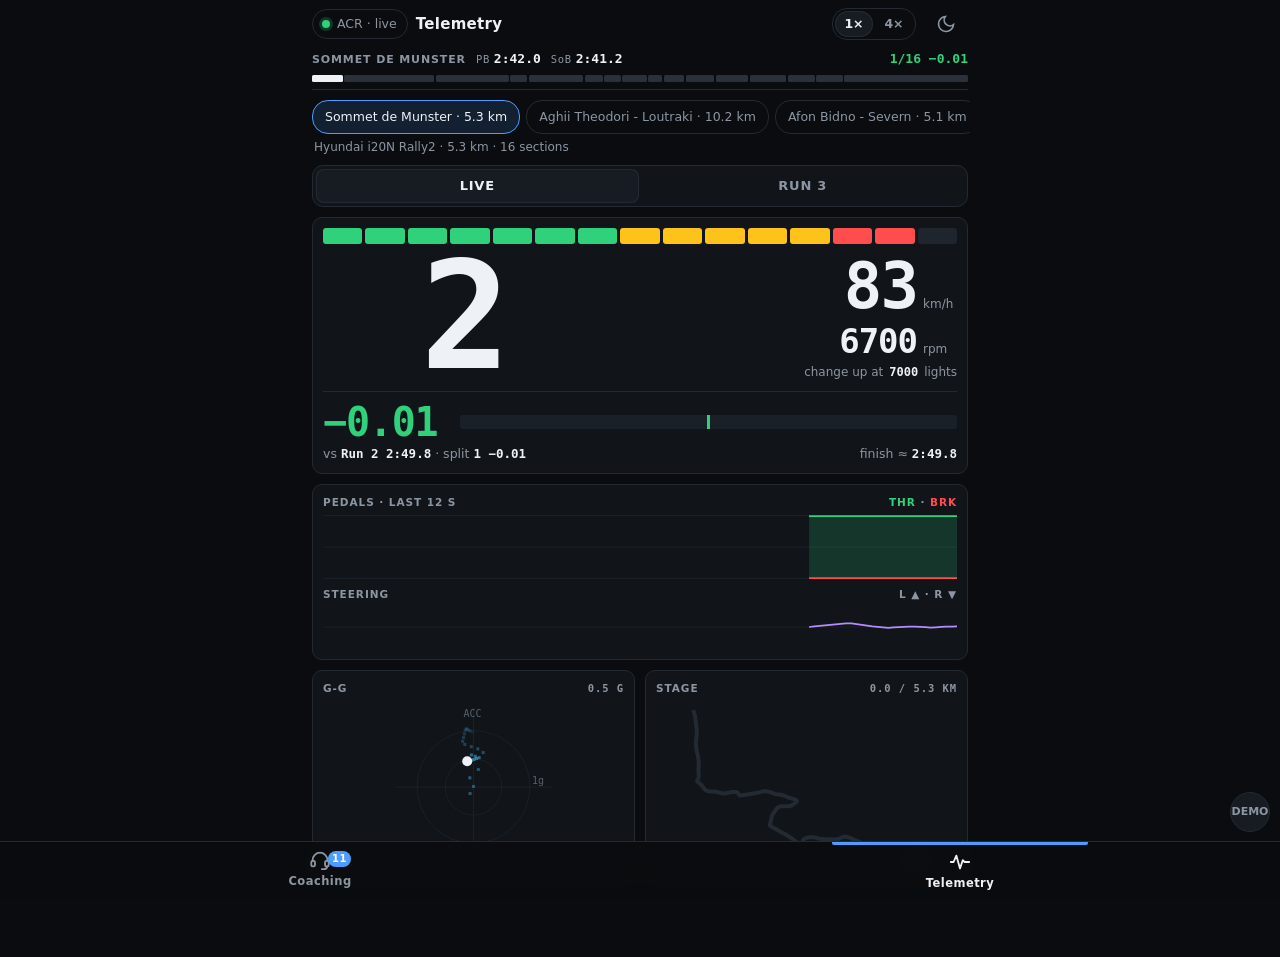
==== index.html @ ead12927 "Oversteer coaching demo: real runs, current code Co-Authored-By: Claude Sonnet 5.5 <noreply@anthropi" ====
<!DOCTYPE html>
<html lang="en" data-theme="dark">
<head>
<meta charset="utf-8">
<meta name="viewport" content="width=device-width, initial-scale=1, viewport-fit=cover">
<meta name="theme-color" content="#0a0c0f">
<title>Countersteer · Real Runs</title>
<!--
  Countersteer, Real Runs: the telemetry page (Live and Run views, splits row, Coaching) playing real Assetto Corsa
  Rally runs recorded by Oversteer. The numbers are in data.js (built by build.py from Oversteer's own readers:
  coach_context sections and grid times, the coach's tips). Self-contained: inline CSS and JS, nothing fetched.
  Add #autoplay for a kiosk loop (#autoplay&speed=1 starts at 1x); #run, #coaching and &s=N (stage) also work.
-->
<style>
:root {
  --bg: #0a0c0f; --panel: #11151a; --raised: #171c22; --line: #232a33; --grid: #1a2028;
  --text: #eef2f6; --dim: #8c96a3; --faint: #56606c; --accent: #4c9dff;
  --speed: #4cc3ff; --thr: #2fd27a; --brk: #ff4d4d; --steer: #b58cff; --rpm: #ffb020; --gear: #e8edf2;
  --ref: #8c96a3; --slower: #ff5a4e; --faster: #2fd27a; --neutral: #3a424d;
  --ls-ahead-gain: #29cc54; --ls-ahead-lose: #70cc89; --ls-behind-gain: #cc7870; --ls-behind-lose: #cc3729;
  --ls-gold: #d8af1f; --ls-none: #2a313a;
  --led-off: #1f252d; --led-g: #2fd27a; --led-y: #ffc21a; --led-r: #ff4d4d; --led-b: #4c9dff;
  --warn: #ffb020; --bad: #ff4d4d; --good: #2fd27a;
  --mono: ui-monospace, "JetBrains Mono", "SF Mono", "Cascadia Mono", "Roboto Mono", Menlo, Consolas, "DejaVu Sans Mono", monospace;
  --sans: system-ui, -apple-system, "Segoe UI", Roboto, Cantarell, sans-serif;
  --top-h: 48px; --nav-h: 58px;
  color-scheme: dark;
}
:root[data-theme="light"] {
  --bg: #eef0f3; --panel: #ffffff; --raised: #f5f6f8; --line: #d5dae1; --grid: #e6e9ee;
  --text: #0e1116; --dim: #566170; --faint: #8a94a1; --accent: #1f6fd6;
  --speed: #0a74b8; --thr: #128a47; --brk: #d42a2a; --steer: #7446d0; --rpm: #b06d00; --gear: #1b2129;
  --ref: #8a94a1; --slower: #d42a2a; --faster: #128a47; --neutral: #c9cfd7;
  --ls-ahead-gain: #138a37; --ls-ahead-lose: #4fa86a; --ls-behind-gain: #c06a62; --ls-behind-lose: #b52a1d;
  --ls-gold: #a8840f; --ls-none: #dde1e7;
  --led-off: #dde1e7; --led-g: #128a47; --led-y: #c99300; --led-r: #d42a2a; --led-b: #1f6fd6;
  color-scheme: light;
}
* { box-sizing: border-box; }
html { -webkit-text-size-adjust: 100%; text-size-adjust: 100%; }
body { margin: 0; background: var(--bg); color: var(--text); font: 15px/1.35 var(--sans); overflow-x: hidden;
  -webkit-tap-highlight-color: transparent; }
button { font: inherit; color: inherit; background: none; border: 0; padding: 0; cursor: pointer; }
.num, .mono { font-family: var(--mono); font-variant-numeric: tabular-nums slashed-zero; }
.lbl { font-size: 10.5px; letter-spacing: .09em; text-transform: uppercase; color: var(--dim); font-weight: 600; }

/* -- top bar: connection, sub-tab title, keep-awake -- */
.top { position: sticky; top: 0; z-index: 5; background: var(--bg);
  padding: env(safe-area-inset-top) max(12px, env(safe-area-inset-right)) 0 max(12px, env(safe-area-inset-left)); }
.top-row { height: var(--top-h); display: flex; align-items: center; gap: 8px; }
.conn { display: flex; align-items: center; gap: 7px; height: 30px; padding: 0 10px 0 9px; border: 1px solid var(--line);
  border-radius: 15px; font-size: 12.5px; color: var(--dim); white-space: nowrap; min-width: 0; }
.conn .dot { width: 8px; height: 8px; border-radius: 50%; background: var(--good); flex: none; box-shadow: 0 0 0 3px color-mix(in srgb, var(--good) 22%, transparent); }
.conn.stale .dot { background: var(--warn); box-shadow: 0 0 0 3px color-mix(in srgb, var(--warn) 22%, transparent); }
.conn.down .dot { background: var(--bad); box-shadow: 0 0 0 3px color-mix(in srgb, var(--bad) 22%, transparent); }
.conn.idle .dot { background: var(--faint); box-shadow: none; }
.title { font-weight: 700; font-size: 15px; letter-spacing: .02em; margin-right: auto; }
.icon-btn { width: 44px; height: 44px; display: grid; place-items: center; border-radius: 12px; color: var(--dim); flex: none; }
.icon-btn:active { background: var(--raised); }
.icon-btn svg { width: 20px; height: 20px; }
.wake.on { color: var(--good); }

/* -- splits row: one line of numbers and a ribbon, 40 px -- */
.splits { display: block; width: 100%; text-align: left; padding: 2px 0 7px; border-bottom: 1px solid var(--line); }
.splits .l1 { display: flex; align-items: baseline; gap: 10px; height: 22px; white-space: nowrap; overflow: hidden; }
.splits .stg { font-size: 11px; letter-spacing: .08em; text-transform: uppercase; color: var(--dim); font-weight: 700;
  overflow: hidden; text-overflow: ellipsis; min-width: 0; flex: 0 1 auto; }
.splits .kv { font-size: 13px; flex: none; }
.splits .kv b { font-weight: 600; } .splits .kv i { font-style: normal; color: var(--dim); font-size: 10.5px; letter-spacing: .06em; margin-right: 4px; }
.splits .now { margin-left: auto; font-weight: 700; }
.ribbon { display: flex; gap: 1.5px; height: 7px; margin-top: 3px; }
.ribbon i { flex: 1 1 0; border-radius: 1.5px; background: var(--ls-none); min-width: 0; }
.ribbon i.cur { background: var(--text); animation: pulse 1s ease-in-out infinite; }
@keyframes pulse { 50% { opacity: .35; } }
.sheet { display: none; padding: 6px 0 10px; border-bottom: 1px solid var(--line); max-height: 60vh; overflow: auto; }
.sheet.open { display: block; }

/* -- the page -- */
main { padding: 0 max(12px, env(safe-area-inset-right)) calc(var(--nav-h) + env(safe-area-inset-bottom) + 16px) max(12px, env(safe-area-inset-left)); }
.seg { display: grid; grid-template-columns: 1fr 1fr; gap: 3px; padding: 3px; background: var(--panel); border: 1px solid var(--line);
  border-radius: 11px; margin: 10px 0; }
.seg button { height: 34px; border-radius: 8px; font-size: 13px; font-weight: 600; letter-spacing: .06em; color: var(--dim); }
.seg button[aria-selected="true"] { background: var(--raised); color: var(--text); box-shadow: inset 0 0 0 1px var(--line); }
.panel { background: var(--panel); border: 1px solid var(--line); border-radius: 10px; padding: 10px; margin-bottom: 10px; min-width: 0; }
.panel-h { display: flex; align-items: baseline; justify-content: space-between; gap: 8px; margin-bottom: 6px; }
.view { display: none; } .view.on { display: block; animation: fade .14s ease-out; }
@keyframes fade { from { opacity: .3; } }

/* -- live dash -- */
.leds { display: grid; grid-template-columns: repeat(15, 1fr); gap: 3px; height: 16px; margin-bottom: 8px; }
.leds i { border-radius: 3px; background: var(--led-off); }
.leds i.g { background: var(--led-g); } .leds i.y { background: var(--led-y); } .leds i.r { background: var(--led-r); }
.leds.flash i { background: var(--led-b); animation: blink .2s steps(2) infinite; }
@keyframes blink { 50% { background: var(--led-off); } }
.dash { display: grid; grid-template-columns: minmax(0, 1fr) minmax(0, 1.25fr); gap: 0 12px; align-items: center; }
.gear { font: 800 clamp(104px, 31vw, 150px)/.86 var(--mono); text-align: center; letter-spacing: -.06em; }
.gear.hot { color: var(--led-r); }
.readouts { display: grid; gap: 6px; }
.big { display: flex; align-items: baseline; justify-content: flex-end; gap: 6px; }
.big b { font: 700 clamp(46px, 14vw, 64px)/1 var(--mono); letter-spacing: -.03em; }
.big span { color: var(--dim); font-size: 12px; width: 34px; }
.mid b { font-size: clamp(26px, 8vw, 34px); font-weight: 600; }
.shiftat { display: flex; justify-content: flex-end; gap: 6px; font-size: 12px; color: var(--dim); }
.shiftat b { color: var(--text); font-weight: 600; }
.delta { display: grid; grid-template-columns: auto 1fr; gap: 4px 12px; align-items: center; margin-top: 10px; padding-top: 10px; border-top: 1px solid var(--line); }
.delta .dv { font: 700 40px/1 var(--mono); letter-spacing: -.03em; min-width: 5.2ch; }
.dbar { position: relative; height: 14px; background: var(--grid); border-radius: 3px; overflow: hidden; }
.dbar::after { content: ""; position: absolute; left: 50%; top: -2px; bottom: -2px; width: 1.5px; background: var(--dim); }
.dbar i { position: absolute; top: 0; bottom: 0; }
.dmeta { grid-column: 1 / -1; display: flex; justify-content: space-between; gap: 8px; font-size: 12.5px; color: var(--dim); white-space: nowrap; }
.dmeta b { color: var(--text); font-weight: 600; }
.pos-slower { color: var(--slower); } .pos-faster { color: var(--faster); }
canvas { display: block; width: 100%; touch-action: pan-y; }
.duo { display: grid; grid-template-columns: minmax(0, 1fr) minmax(0, 1fr); gap: 10px; }
.duo .panel { margin-bottom: 0; }
.progress { display: flex; justify-content: space-between; font-size: 12px; color: var(--dim); margin-top: 6px; }
.dimmed { opacity: .38; filter: saturate(.4); transition: opacity .3s; }
.banner { display: none; align-items: center; gap: 10px; padding: 9px 11px; border-radius: 10px; margin-bottom: 10px; font-size: 13.5px;
  border: 1px solid color-mix(in srgb, var(--warn) 45%, transparent); background: color-mix(in srgb, var(--warn) 10%, transparent); }
.banner.show { display: flex; }
.banner.bad { border-color: color-mix(in srgb, var(--bad) 50%, transparent); background: color-mix(in srgb, var(--bad) 10%, transparent); }
.banner b { font-weight: 700; }
.done { display: none; }
.done.show { display: block; }
.done .t { font: 700 30px/1.1 var(--mono); }
.btn { display: inline-flex; align-items: center; justify-content: center; min-height: 44px; padding: 0 16px; border-radius: 10px;
  background: var(--accent); color: #fff; font-weight: 600; font-size: 14px; }
.btn.ghost { background: transparent; color: var(--text); border: 1px solid var(--line); }

/* -- run analysis -- */
.runhead { display: grid; grid-template-columns: 1fr auto; gap: 2px 10px; align-items: baseline; }
.runhead .t { font: 700 24px/1.1 var(--mono); }
.runhead .d { font: 700 20px/1.1 var(--mono); text-align: right; }
.runhead .s { font-size: 12.5px; color: var(--dim); }
.chips { display: flex; gap: 6px; overflow-x: auto; scrollbar-width: none; margin: 8px -2px 0; padding: 0 2px; }
.chips::-webkit-scrollbar { display: none; }
.chip { flex: none; height: 32px; padding: 0 12px; border-radius: 16px; border: 1px solid var(--line); font-size: 12.5px; color: var(--dim); white-space: nowrap; }
.chip[aria-pressed="true"] { color: var(--text); border-color: var(--accent); background: color-mix(in srgb, var(--accent) 14%, transparent); }
.readout { position: sticky; top: calc(var(--top-h) + 41px + env(safe-area-inset-top)); z-index: 3; background: var(--panel);
  border: 1px solid var(--line); border-radius: 10px 10px 0 0; border-bottom: 0; padding: 8px 10px 6px; margin-top: 10px; }
.readout .where { display: flex; justify-content: space-between; gap: 8px; font-size: 12.5px; }
.readout .where b { font-weight: 700; }
.rgrid { display: grid; grid-template-columns: repeat(3, minmax(0, 1fr)); gap: 4px 10px; margin-top: 6px; }
.rgrid div { display: flex; justify-content: space-between; gap: 4px; font-size: 12.5px; min-width: 0; }
.rgrid div span:first-child { color: var(--dim); font-size: 10.5px; letter-spacing: .06em; text-transform: uppercase; font-weight: 600; }
.rgrid .sw { display: inline-block; width: 8px; height: 2px; vertical-align: 3px; margin-right: 4px; }
.strips { background: var(--panel); border: 1px solid var(--line); border-top: 0; border-radius: 0 0 10px 10px; padding: 0 0 6px; margin-bottom: 10px; }
.zoom { display: flex; align-items: center; gap: 6px; padding: 6px 8px 0; }
.zoom .chip { height: 36px; min-width: 44px; }
.zoom .zname { flex: 1; text-align: center; font-size: 12.5px; color: var(--dim); white-space: nowrap; overflow: hidden; text-overflow: ellipsis; }
.legend { display: flex; flex-wrap: wrap; gap: 4px 14px; font-size: 11.5px; color: var(--dim); padding: 6px 10px 0; }
.legend span { display: inline-flex; align-items: center; gap: 5px; }
.legend i { width: 14px; height: 2.5px; border-radius: 2px; display: inline-block; }
table { border-collapse: collapse; width: 100%; font-size: 13px; }
th { font-size: 10px; letter-spacing: .08em; text-transform: uppercase; color: var(--dim); font-weight: 600; text-align: right; padding: 4px 4px 6px; border-bottom: 1px solid var(--line); white-space: nowrap; }
td { text-align: right; padding: 0 4px; height: 40px; border-bottom: 1px solid var(--grid); font-family: var(--mono); font-variant-numeric: tabular-nums; white-space: nowrap; }
th:first-child, td:first-child { text-align: left; }
td.name { font-family: var(--sans); white-space: normal; line-height: 1.2; }
td.name small { display: block; color: var(--dim); font-size: 11px; }
tr.tap { cursor: pointer; } tr.tap:active td { background: var(--raised); }
tr.sel td { background: color-mix(in srgb, var(--accent) 12%, transparent); }
.lossbar { display: inline-block; height: 6px; border-radius: 2px; vertical-align: 1px; margin-right: 5px; background: var(--slower); }
.foot { color: var(--faint); font-size: 11.5px; margin: 6px 2px 0; }

/* -- bottom sub-tab bar, in thumb reach -- */
.nav { position: fixed; left: 0; right: 0; bottom: 0; z-index: 6; background: color-mix(in srgb, var(--bg) 92%, transparent);
  backdrop-filter: blur(10px); border-top: 1px solid var(--line); display: grid; grid-template-columns: 1fr 1fr;
  padding: 0 env(safe-area-inset-right) env(safe-area-inset-bottom) env(safe-area-inset-left); }
.nav button { height: var(--nav-h); display: flex; flex-direction: column; align-items: center; justify-content: center; gap: 3px;
  font-size: 11.5px; font-weight: 600; letter-spacing: .04em; color: var(--dim); position: relative; }
.nav button svg { width: 22px; height: 22px; }
.nav button[aria-selected="true"] { color: var(--text); }
.nav button[aria-selected="true"]::before { content: ""; position: absolute; top: 0; left: 30%; right: 30%; height: 2.5px; border-radius: 0 0 2px 2px; background: var(--accent); }
.nav .badge { position: absolute; top: 9px; left: calc(50% + 8px); min-width: 16px; height: 16px; padding: 0 4px; border-radius: 8px; background: var(--accent); color: #fff; font-size: 10px; line-height: 16px; }
.placeholder { color: var(--dim); font-size: 14px; }
.placeholder b { color: var(--text); }

/* -- the mockup's own controls (not part of the design) -- */
.demo { position: fixed; right: 10px; bottom: calc(var(--nav-h) + env(safe-area-inset-bottom) + 10px); z-index: 7; }
.demo > button { width: 40px; height: 40px; border-radius: 20px; background: var(--raised); border: 1px solid var(--line); font-size: 11px; font-weight: 700; color: var(--dim); }
.demo .menu { display: none; position: absolute; right: 0; bottom: 48px; width: 220px; background: var(--panel); border: 1px dashed var(--faint); border-radius: 10px; padding: 8px; font-size: 12.5px; }
.demo.open .menu { display: block; }
.demo .menu p { margin: 2px 2px 6px; color: var(--faint); font-size: 11px; }
.demo .menu div { display: flex; flex-wrap: wrap; gap: 4px; margin-bottom: 8px; }
.demo .menu button { padding: 6px 8px; border-radius: 6px; border: 1px solid var(--line); font-size: 12px; }
.demo .menu button[aria-pressed="true"] { border-color: var(--accent); color: var(--accent); }

/* -- a phone on its side: the dash beside the strips, the sub-tabs as a rail -- */
@media (orientation: landscape) and (max-height: 520px) {
  :root { --top-h: 40px; }
  .nav { top: 0; right: auto; width: calc(64px + env(safe-area-inset-left)); grid-template-columns: 1fr; grid-template-rows: 1fr 1fr;
    border-top: 0; border-right: 1px solid var(--line); padding: env(safe-area-inset-top) 0 env(safe-area-inset-bottom) env(safe-area-inset-left); }
  .nav button { height: auto; }
  .nav button[aria-selected="true"]::before { top: 30%; bottom: 30%; left: 0; right: auto; width: 2.5px; height: auto; }
  .top, main { margin-left: calc(64px + env(safe-area-inset-left)); }
  main { padding-bottom: 16px; }
  .demo { bottom: 10px; }
  #live.on { display: grid; grid-template-columns: minmax(0, 1fr) minmax(0, 1fr); gap: 10px; align-items: start; }
  #live .panel { margin-bottom: 0; }
  .seg { margin: 6px 0; } .seg button { height: 30px; }
  .nav .badge { top: calc(50% - 30px); left: calc(50% + 6px); }
  .gear { font-size: clamp(80px, 30vh, 120px); }
}
@media (min-width: 700px) {
  main, .top { max-width: 680px; margin-left: auto; margin-right: auto; }
}
@media (prefers-reduced-motion: reduce) {
  .leds.flash i, .ribbon i.cur { animation: none; }
  .view.on { animation: none; }
}

/* -- real-runs additions -- */
.speed { display: flex; gap: 2px; padding: 2px; border: 1px solid var(--line); border-radius: 15px; flex: none; }
.speed button { height: 26px; min-width: 38px; padding: 0 8px; border-radius: 13px; font-size: 12.5px; font-weight: 700; color: var(--dim); }
.speed button[aria-pressed="true"] { background: var(--raised); color: var(--text); box-shadow: inset 0 0 0 1px var(--line); }
.stagechips { margin-top: 10px; }
.stagechips .chip { height: 34px; }
.stagesub { color: var(--dim); font-size: 12px; margin: 5px 2px 0; }
.call { padding: 9px 0; border-bottom: 1px solid var(--grid); }
.call:last-child { border-bottom: 0; }
.call p { margin: 4px 0 0; font-size: 14px; line-height: 1.4; color: var(--text); }
.kind { font-size: 10px; letter-spacing: .09em; text-transform: uppercase; font-weight: 700; padding: 2px 7px; border-radius: 9px; border: 1px solid var(--line); color: var(--dim); }
.kind.tip { color: var(--warn); border-color: color-mix(in srgb, var(--warn) 50%, transparent); }
.kind.praise { color: var(--good); border-color: color-mix(in srgb, var(--good) 50%, transparent); }
.kind.still { color: var(--bad); border-color: color-mix(in srgb, var(--bad) 50%, transparent); }
#aptag { display: none; position: fixed; left: 50%; transform: translateX(-50%); z-index: 8; bottom: calc(var(--nav-h) + env(safe-area-inset-bottom) + 8px);
  background: var(--raised); border: 1px solid var(--line); border-radius: 14px; padding: 5px 12px; font-size: 11.5px; color: var(--dim); letter-spacing: .05em; white-space: nowrap; }
body.ap #aptag { display: block; }
body.ap .demo { display: none; }
@media (max-width: 460px) { .title { display: none; } .speed { margin-left: auto; } }
@media (orientation: landscape) and (max-height: 520px) { #aptag { bottom: 8px; } }
</style>
</head>
<body>
<div class="top">
  <div class="top-row">
    <span class="conn" id="conn"><span class="dot"></span><span id="conn-t">ACR · live</span></span>
    <span class="title" id="title">Telemetry</span>
    <div class="speed" id="speed" role="group" aria-label="Replay speed"><button data-x="1" aria-pressed="false">1×</button><button data-x="4" aria-pressed="false">4×</button></div>
    <button class="icon-btn" id="theme" aria-label="Day or night colours" title="Day or night colours">
      <svg viewBox="0 0 24 24" fill="none" stroke="currentColor" stroke-width="2" stroke-linecap="round"><path d="M21 12.8A9 9 0 1 1 11.2 3a7 7 0 0 0 9.8 9.8z"/></svg>
    </button>
  </div>
  <button class="splits" id="splits" aria-expanded="false" aria-controls="sheet">
    <div class="l1">
      <span class="stg" id="sp-stage">–</span>
      <span class="kv num"><i>PB</i><b id="sp-pb">–</b></span>
      <span class="kv num"><i>SoB</i><b id="sp-sob">–</b></span>
      <span class="kv num now" id="sp-now">–</span>
    </div>
    <div class="ribbon" id="ribbon" aria-hidden="true"></div>
  </button>
  <div class="sheet" id="sheet"><table id="splits-table"></table><p class="foot">Gold: the best you have done in that split. Colours as LiveSplit: green ahead of the comparison run, red behind; dark gaining time in the split, light losing it. SoB: every split's best put together.</p></div>
</div>

<main>
  <div class="chips stagechips" id="stages" role="group" aria-label="Stage"></div>
  <p class="stagesub" id="stage-sub"></p>
  <section id="tab-telemetry">
    <div class="seg" role="tablist" aria-label="Telemetry view">
      <button role="tab" id="seg-live" aria-selected="true">LIVE</button>
      <button role="tab" id="seg-run" aria-selected="false">RUN</button>
    </div>

    <div class="view on" id="live">
      <div>
        <div class="banner" id="banner"></div>
        <div class="panel" id="dashpanel">
          <div class="leds" id="leds" aria-hidden="true"></div>
          <div class="dash">
            <div class="gear num" id="gear">1</div>
            <div class="readouts">
              <div class="big"><b id="spd">–</b><span>km/h</span></div>
              <div class="big mid"><b id="rpm">–</b><span>rpm</span></div>
              <div class="shiftat">change up at <b class="num" id="shiftat">7000</b> <span>lights</span></div>
            </div>
          </div>
          <div class="delta">
            <div class="dv num" id="dv">+0.00</div>
            <div class="dbar" id="dbar"><i id="dbar-i"></i></div>
            <div class="dmeta"><span id="dm-l">vs <b class="num" id="pb2">–</b> · split <b class="num" id="dsplit">–</b></span><span>finish ≈ <b class="num" id="pred">–</b></span></div>
          </div>
        </div>
        <div class="panel done" id="done">
          <div class="panel-h"><span class="lbl" id="done-l">Run finished</span><span class="lbl">replay</span></div>
          <div class="runhead"><span class="t num" id="done-t">–</span><span class="d num pos-slower" id="done-d">–</span>
            <span class="s" id="done-s">–</span></div>
          <div style="display:flex;gap:8px;margin-top:10px;flex-wrap:wrap"><button class="btn" id="open-run">Open the run</button><button class="btn ghost" id="open-debrief">Debrief</button><button class="btn ghost" id="replay">Replay</button></div>
        </div>
      </div>
      <div>
        <div class="panel">
          <div class="panel-h"><span class="lbl">Pedals · last 12 s</span><span class="lbl"><span style="color:var(--thr)">THR</span> · <span style="color:var(--brk)">BRK</span></span></div>
          <canvas id="c-pedals" height="64"></canvas>
          <div class="panel-h" style="margin:8px 0 4px"><span class="lbl">Steering</span><span class="lbl">L ▲ · R ▼</span></div>
          <canvas id="c-steer" height="44"></canvas>
        </div>
        <div class="duo">
          <div class="panel"><div class="panel-h"><span class="lbl">g-g</span><span class="lbl num" id="gtot">0.0 g</span></div><canvas id="c-gg"></canvas></div>
          <div class="panel"><div class="panel-h"><span class="lbl">Stage</span><span class="lbl num" id="km">0.0 / 5.0</span></div><canvas id="c-minimap"></canvas></div>
        </div>
      </div>
    </div>

    <div class="view" id="run">
      <div class="panel">
        <div class="runhead">
          <span class="t num" id="rh-t">–</span><span class="d num" id="rh-d">–</span>
          <span class="s" id="rh-s">–</span><span class="s" id="rh-ref" style="text-align:right">–</span>
        </div>
        <div class="chips" role="group" aria-label="Compare with" id="cmp-chips"></div>
      </div>

      <div class="readout" id="readout">
        <div class="where"><span><b class="num" id="ro-d">0.00 km</b> · <span id="ro-sec">–</span></span><span class="num" id="ro-dt">–</span></div>
        <div class="rgrid" id="rgrid"></div>
      </div>
      <div class="strips">
        <canvas id="c-strips"></canvas>
        <div class="legend"><span><i style="background:var(--speed)"></i><span id="lg-run">Run</span> (channel colour)</span><span id="lg-refw"><i style="background:var(--ref)"></i><span id="lg-ref">–</span></span></div>
        <div class="zoom">
          <button class="chip" id="z-prev" aria-label="Previous section">◀</button>
          <button class="chip" id="z-all">All</button>
          <span class="zname" id="z-name">Whole stage</span>
          <button class="chip" id="z-next" aria-label="Next section">▶</button>
        </div>
      </div>

      <div class="panel">
        <div class="panel-h"><span class="lbl" id="map-h">Stage map · time per section</span><span class="lbl" id="map-k"><span class="pos-faster">gain</span> / <span class="pos-slower">loss</span></span></div>
        <canvas id="c-map"></canvas>
        <div id="elev-box" hidden>
          <div class="panel-h" style="margin-top:10px"><span class="lbl">Height</span><span class="lbl num" id="elev-k">–</span></div>
          <canvas id="c-elev"></canvas>
        </div>
        <p class="foot" id="map-foot">Shape from speed and yaw (approximate).</p>
      </div>

      <div class="panel">
        <div class="panel-h"><span class="lbl" id="tw-h">Where the time went</span><span class="lbl">tap: show in traces</span></div>
        <table id="corners"></table>
        <p class="foot" id="corners-foot"></p>
      </div>

      <div class="panel">
        <div class="panel-h"><span class="lbl">g-g · whole run</span><span class="lbl" id="ggk"></span></div>
        <canvas id="c-ggrun"></canvas>
      </div>
    </div>
  </section>

  <section id="tab-coaching" hidden>
    <div class="panel" style="margin-top:12px">
      <div class="panel-h"><span class="lbl">The coach's debrief</span><span class="lbl" id="calls-car"></span></div>
      <div id="calls"></div>
      <p class="foot" id="calls-foot">The coach's own words for this car, in the order the app ranks them.</p>
    </div>
  </section>
</main>

<nav class="nav" role="tablist" aria-label="Sub-tabs">
  <button role="tab" id="nav-coaching" aria-selected="false">
    <svg viewBox="0 0 24 24" fill="none" stroke="currentColor" stroke-width="2" stroke-linecap="round" stroke-linejoin="round"><path d="M4 13v-1a8 8 0 0 1 16 0v1"/><rect x="2.5" y="13" width="4" height="6" rx="1.5"/><rect x="17.5" y="13" width="4" height="6" rx="1.5"/><path d="M20 19a4 4 0 0 1-4 3h-2"/></svg>
    Coaching<span class="badge" id="nav-badge">3</span>
  </button>
  <button role="tab" id="nav-telemetry" aria-selected="true">
    <svg viewBox="0 0 24 24" fill="none" stroke="currentColor" stroke-width="2" stroke-linecap="round" stroke-linejoin="round"><path d="M2 12h3l3-7 4 14 3-9 2 2h5"/></svg>
    Telemetry
  </button>
</nav>
<div id="aptag">AUTOPLAY · tap anywhere to stop</div>

<div class="demo" id="demo">
  <button id="demo-btn" aria-label="Demo controls">DEMO</button>
  <div class="menu">
    <p>Show a connection state</p>
    <div id="d-state">
      <button data-s="live" aria-pressed="true">Live</button><button data-s="stale">Stale</button>
      <button data-s="down">Offline</button><button data-s="done">Finished</button>
    </div>
  </div>
</div>

<script src="data.js"></script>
<script>
"use strict";
// ======================================================================
// Real runs (data.js: DATA, per stage the featured PB run, the runs it is compared with, the sections of its
// grid and the coach's tips). Samples are every 5 m of stage distance; expanded to 1 m here.
// ======================================================================
const STEP = 5, STAGES = DATA.stages;
let ST, CAR, LAST, cmp, alone, S, L, N, SOB, bestSec, XS, YS, ELEV, cmpIdx = 0, stageIdx = -1, RUNS = {};

function expand(r) {
  const o = {n: r.n, time: r.time, cls: r.cls, sec: r.sec, ok: r.ok};
  const mk = (arr, scale, nearest) => {
    const a = new Float32Array(L + 1);
    for (let i = 0; i <= L; i++) {
      const j = Math.min(N - 1, Math.floor(i / STEP)), f = i / STEP - j;
      a[i] = nearest ? arr[Math.min(N, Math.round(i / STEP))] * scale : (arr[j] * (1 - f) + arr[j + 1] * f) * scale;
    }
    return a;
  };
  o.t = mk(r.t, 0.01); o.v = mk(r.v, 1 / 3.6); o.thr = mk(r.thr, 0.01); o.brk = mk(r.brk, 0.01); o.steer = mk(r.steer, 0.01);
  o.gear = mk(r.gear, 1, true); o.rpm = mk(r.rpm, 10); o.alat = mk(r.alat, 0.01); o.along = mk(r.along, 0.01);
  return o;
}

function loadStage(i) {
  stageIdx = i; ST = STAGES[i];
  N = ST.runs[ST.feat].t.length - 1; L = N * STEP;
  CAR = {name: ST.car, limiter: ST.limiter, lights: ST.lights, gears: ST.gears};
  RUNS = {}; for (const id in ST.runs) RUNS[id] = expand(ST.runs[id]);
  LAST = RUNS[ST.feat];
  S = ST.sections.map((s, k) => Object.assign({n: k + 1}, s));
  bestSec = ST.best;
  alone = ST.cmps.length === 0;
  cmpIdx = 0; cmp = alone ? LAST : RUNS[ST.cmps[0].id];
  const multi = ST.multi;
  SOB = null;
  if (multi) { let t = LAST.time; S.forEach((_, k) => { if (bestSec[k] != null && LAST.sec[k] != null) t -= LAST.sec[k] - bestSec[k]; }); SOB = Math.min(t, LAST.time); }
  ELEV = ST.elev || null;
  if (ST.xy) { XS = ST.xy[0]; YS = ST.xy[1]; } else { XS = Array.from({length: N + 1}, (_, k) => k * STEP); YS = new Array(N + 1).fill(0); }
}
function cmpLabel() { return alone ? "" : "Run " + cmp.n; }
function nameOf(c) { return c === "clean" || c === "learning" ? "clean" : c === "off" ? "with an off" : c || ""; }

// -- formatting: m:ss.s for times, signed tenths for losses, two decimals live --
const MINUS = "−";
function clock(t, dp = 1) { if (t == null) return "–"; const u = Math.pow(10, dp), q = Math.round(t * u), m = Math.floor(q / (60 * u)), s = (q - m * 60 * u) / u; return m + ":" + (s < 10 ? "0" : "") + s.toFixed(dp); }
function signed(x, dp = 1) { if (x == null) return "–"; const r = Math.abs(x) < 0.5 * Math.pow(10, -dp) ? 0 : x; return (r > 0 ? "+" : r < 0 ? MINUS : "±") + Math.abs(r).toFixed(dp); }
function km(d) { return (d / 1000).toFixed(2); }
function esc(s) { return String(s).replace(/[&<>"]/g, (c) => ({"&": "&amp;", "<": "&lt;", ">": "&gt;", '"': "&quot;"}[c])); }
const css = (name) => getComputedStyle(document.documentElement).getPropertyValue(name).trim();
const $ = (id) => document.getElementById(id);

// LiveSplit's colour rule: gold for a best section, else green when ahead of the comparison, red behind;
// the darker shade when this section gained time, the lighter when it lost
function isGold(k, run) { return ST.multi && run === LAST && run.ok[k] && bestSec[k] != null && run.sec[k] != null && run.sec[k] <= bestSec[k] + 1e-6; }
function splitColour(k, run, ref) {
  if (isGold(k, run)) return css("--ls-gold");
  if (alone || run.sec[k] == null || ref.sec[k] == null) return css("--ls-none");
  const e = Math.min(L, Math.round(S[k].end)), cum = run.t[e] - ref.t[e], seg = run.sec[k] - ref.sec[k];
  return cum <= 0 ? css(seg <= 0 ? "--ls-ahead-gain" : "--ls-ahead-lose") : css(seg <= 0 ? "--ls-behind-gain" : "--ls-behind-lose");
}

// ======================================================================
// Canvas helpers
// ======================================================================
function sized(cv, h) {
  const dpr = Math.min(3, window.devicePixelRatio || 1), w = cv.clientWidth || cv.parentNode.clientWidth;
  if (cv.width !== Math.round(w * dpr) || cv.height !== Math.round(h * dpr)) { cv.width = Math.round(w * dpr); cv.height = Math.round(h * dpr); }
  cv.style.height = h + "px";
  const g = cv.getContext("2d"); g.setTransform(dpr, 0, 0, dpr, 0, 0); g.clearRect(0, 0, w, h);
  return {g, w, h};
}
function line(g, pts, colour, width = 1.5, alpha = 1) {
  if (!pts.length) return;
  g.save(); g.globalAlpha = alpha; g.strokeStyle = colour; g.lineWidth = width; g.lineJoin = "round"; g.beginPath();
  pts.forEach(([x, y], i) => i ? g.lineTo(x, y) : g.moveTo(x, y)); g.stroke(); g.restore();
}

// ======================================================================
// Splits row and sheet
// ======================================================================
const ribbon = $("ribbon");
function buildRibbon() {
  ribbon.innerHTML = "";
  S.forEach((s) => { const i = document.createElement("i"); i.style.flexGrow = String(Math.max(1, s.end - s.start)); ribbon.appendChild(i); });
}
function ribbonUpTo(k, run) {
  [...ribbon.children].forEach((c, j) => {
    c.className = j === k ? "cur" : "";
    c.style.background = j < k ? splitColour(j, run, cmp) : "";
  });
}
function splitsTable() {
  const tb = $("splits-table");
  let html = `<tr><th>Split</th><th>Run ${LAST.n}</th><th>Δ ${alone ? "–" : "Run " + cmp.n}</th><th>Best</th><th>Save</th></tr>`;
  S.forEach((s, k) => {
    const mine = LAST.sec[k], d = alone || mine == null || cmp.sec[k] == null ? null : mine - cmp.sec[k];
    const save = ST.multi && bestSec[k] != null && mine != null ? mine - bestSec[k] : null;
    html += `<tr><td class="name">${s.n}. ${esc(s.name)}<small>${km(s.start)}–${km(s.end)} km</small></td><td>${mine == null ? "–" : mine.toFixed(1)}</td>` +
      `<td style="color:${splitColour(k, LAST, cmp)}">${isGold(k, LAST) ? "★ " : ""}${signed(d)}</td><td>${bestSec[k] == null ? "–" : bestSec[k].toFixed(1)}</td>` +
      `<td style="color:var(--dim)">${save == null || save < 0.05 ? "–" : save.toFixed(1)}</td></tr>`;
  });
  html += `<tr><td class="name"><b>Stage</b></td><td><b>${clock(LAST.time)}</b></td><td style="color:var(--${!alone && LAST.time > cmp.time ? "slower" : "faster"})"><b>${alone ? "–" : signed(LAST.time - cmp.time)}</b></td><td><b>${clock(SOB)}</b></td><td style="color:var(--dim)">${SOB == null ? "–" : (LAST.time - SOB).toFixed(1)}</td></tr>`;
  tb.innerHTML = html;
}
$("splits").addEventListener("click", () => {
  const sh = $("sheet"), open = !sh.classList.contains("open");
  sh.classList.toggle("open", open); $("splits").setAttribute("aria-expanded", String(open));
  if (open) splitsTable();
});
function headerTexts() {
  $("sp-stage").textContent = ST.name; $("sp-pb").textContent = clock(LAST.time); $("sp-sob").textContent = clock(SOB);
  $("pb2").textContent = alone ? "–" : "Run " + cmp.n + " " + clock(cmp.time);
  $("dm-l").firstChild.textContent = alone ? "one run, " : "vs ";
  $("stage-sub").textContent = `${ST.car} · ${(L / 1000).toFixed(1)} km · ${S.length} sections`;
  $("seg-run").textContent = "RUN " + LAST.n;
}

// ======================================================================
// LIVE: the run played back as if it were arriving, 10 Hz
// ======================================================================
const leds = $("leds");
for (let i = 0; i < 15; i++) leds.appendChild(document.createElement("i"));
function lights(rpm) {
  // as the page does today: the first light at 60 % of the change-up point, all flashing past it
  const target = CAR.lights.shift, on = Math.max(0, Math.min(15, Math.ceil(15 * (rpm - 0.6 * target) / (0.4 * target))));
  leds.classList.toggle("flash", rpm >= target);
  [...leds.children].forEach((c, i) => { c.className = rpm >= target || i >= on ? "" : i < 7 ? "g" : i < 12 ? "y" : "r"; });
}
function dAt(run, t) { let lo = 0, hi = L; while (hi - lo > 1) { const m = (lo + hi) >> 1; if (run.t[m] <= t) lo = m; else hi = m; } return lo + (t - run.t[lo]) / Math.max(1e-3, run.t[hi] - run.t[lo]); }
function at(arr, d) { const i = Math.max(0, Math.min(L - 1, Math.floor(d))), f = d - i; return arr[i] * (1 - f) + arr[i + 1] * f; }
const hist = [];
let clockT = 0, rate = 1, state = "live", lastFrame = performance.now(), lastSample = -1;

function sampleAt(t) {
  const d = Math.min(L, dAt(LAST, t));
  return {t, d, v: at(LAST.v, d) * 3.6, rpm: at(LAST.rpm, d), gear: LAST.gear[Math.round(d)], thr: at(LAST.thr, d), brk: at(LAST.brk, d),
    steer: at(LAST.steer, d), alat: at(LAST.alat, d), along: at(LAST.along, d), delta: alone ? 0 : at(LAST.t, d) - at(cmp.t, d)};
}
function secAt(d) { let k = 0; while (k < S.length - 1 && d >= S[k].end) k++; return k; }
function gearText(g) { return g > 0 ? g : g < 0 ? "R" : "N"; }

function drawLive(s) {
  $("gear").textContent = gearText(s.gear);
  $("gear").classList.toggle("hot", s.rpm >= CAR.lights.shift);
  $("spd").textContent = Math.round(s.v);
  $("rpm").textContent = Math.round(s.rpm / 10) * 10;
  $("shiftat").textContent = s.gear >= CAR.gears ? "–" : CAR.lights.shift;
  lights(s.rpm);
  const dv = $("dv"), k = secAt(s.d), segStart = Math.round(S[k].start), bar = $("dbar-i");
  if (alone) {
    dv.textContent = "–"; dv.className = "dv num"; bar.style.width = "0"; $("dsplit").textContent = k + 1 + " –";
    $("sp-now").innerHTML = `<span>${k + 1}/${S.length}</span>`;
  } else {
    dv.textContent = signed(s.delta, 2);
    dv.className = "dv num " + (s.delta > 0.005 ? "pos-slower" : s.delta < -0.005 ? "pos-faster" : "");
    const f = Math.max(-1, Math.min(1, s.delta / 2));
    bar.style.background = f > 0 ? css("--slower") : css("--faster");
    bar.style.left = f > 0 ? "50%" : (50 + f * 50) + "%"; bar.style.width = Math.abs(f) * 50 + "%";
    const segDelta = (at(LAST.t, s.d) - LAST.t[segStart]) - (at(cmp.t, s.d) - cmp.t[segStart]);
    $("dsplit").textContent = k + 1 + " " + signed(segDelta, 2);
    $("sp-now").innerHTML = `<span class="${s.delta > 0 ? "pos-slower" : "pos-faster"}">${k + 1}/${S.length} ${signed(s.delta, 2)}</span>`;
  }
  $("pred").textContent = clock(LAST.time + (alone ? 0 : cmp.time - LAST.time + s.delta));
  $("km").textContent = km(s.d).slice(0, -1) + " / " + (L / 1000).toFixed(1) + " km";
  $("gtot").textContent = Math.hypot(s.alat, s.along).toFixed(1) + " g";
  ribbonUpTo(k, LAST);
  drawRolling(); drawGG($("c-gg"), s); drawMini(s.d);
}

function drawRolling() {
  const span = 12, now = hist.length ? hist[hist.length - 1].t : 0;
  const xOf = (w, t) => w - (now - t) / span * w;
  { const {g, w, h} = sized($("c-pedals"), 64);
    g.strokeStyle = css("--grid"); g.lineWidth = 1; for (const y of [0.5, h / 2, h - 0.5]) { g.beginPath(); g.moveTo(0, y); g.lineTo(w, y); g.stroke(); }
    for (const [key, col] of [["thr", "--thr"], ["brk", "--brk"]]) {
      const pts = hist.map((s) => [xOf(w, s.t), h - 1 - s[key] * (h - 2)]);
      if (!pts.length) continue;
      g.save(); g.globalAlpha = .18; g.fillStyle = css(col); g.beginPath(); g.moveTo(pts[0][0], h);
      pts.forEach(([x, y]) => g.lineTo(x, y)); g.lineTo(pts[pts.length - 1][0], h); g.fill(); g.restore();
      line(g, pts, css(col), 1.75);
    } }
  { const {g, w, h} = sized($("c-steer"), 44);
    g.strokeStyle = css("--grid"); g.beginPath(); g.moveTo(0, h / 2); g.lineTo(w, h / 2); g.stroke();
    line(g, hist.map((s) => [xOf(w, s.t), h / 2 - s.steer * (h / 2 - 2)]), css("--steer"), 1.75); }
}

function drawGG(cv, s, all) {
  const size = Math.min(cv.clientWidth || 150, all ? 300 : 170);
  const {g, w, h} = sized(cv, size), cx = w / 2, cy = h / 2, R = Math.min(w, h) / 2 - 6, sc = R / 1.4;
  g.strokeStyle = css("--grid"); g.lineWidth = 1;
  for (const r of [0.5, 1.0]) { g.beginPath(); g.arc(cx, cy, r * sc, 0, 7); g.stroke(); }
  g.beginPath(); g.moveTo(cx - R, cy); g.lineTo(cx + R, cy); g.moveTo(cx, cy - R); g.lineTo(cx, cy + R); g.stroke();
  g.fillStyle = css("--faint"); g.font = "10px " + css("--mono"); g.fillText("1g", cx + sc + 2, cy - 3);
  g.fillText("BRK", cx - 10, cy + R - 1); g.fillText("ACC", cx - 10, cy - R + 9);
  if (all) {
    for (const [run, col, a] of [[alone ? null : cmp, css("--ref"), .22], [LAST, css("--speed"), .3]]) {
      if (!run) continue;
      g.fillStyle = col; g.globalAlpha = a;
      for (let i = 0; i < L; i += 6) g.fillRect(cx - run.alat[i] * sc - 1, cy - run.along[i] * sc - 1, 2.2, 2.2);
    }
    g.globalAlpha = 1; return;
  }
  const trail = hist.slice(-30);
  trail.forEach((p, i) => { g.globalAlpha = (i + 1) / trail.length * .6; g.fillStyle = css("--speed"); g.fillRect(cx - p.alat * sc - 1.5, cy - p.along * sc - 1.5, 3, 3); });
  g.globalAlpha = 1; g.fillStyle = css("--text"); g.beginPath(); g.arc(cx - s.alat * sc, cy - s.along * sc, 5, 0, 7); g.fill();
}

const MX = (i) => XS[Math.max(0, Math.min(N, Math.round(i / STEP)))], MY = (i) => YS[Math.max(0, Math.min(N, Math.round(i / STEP)))];
function mapFrame(w, h, pad) {
  let x0 = 1e9, x1 = -1e9, y0 = 1e9, y1 = -1e9;
  for (let i = 0; i <= L; i += STEP) { x0 = Math.min(x0, MX(i)); x1 = Math.max(x1, MX(i)); y0 = Math.min(y0, MY(i)); y1 = Math.max(y1, MY(i)); }
  const sc = Math.min((w - 2 * pad) / Math.max(1, x1 - x0), (h - 2 * pad) / Math.max(1, y1 - y0)), ox = (w - (x1 - x0) * sc) / 2, oy = (h - (y1 - y0) * sc) / 2;
  return (i) => [ox + (MX(i) - x0) * sc, h - (oy + (MY(i) - y0) * sc)];
}
function drawMini(d) {
  const cv = $("c-minimap"), size = Math.min(cv.clientWidth || 150, 170);
  const {g, w, h} = sized(cv, size), P = mapFrame(w, h, 8), pts = [];
  for (let i = 0; i <= L; i += STEP) pts.push(P(i));
  line(g, pts, css("--line"), 4);
  const done = []; for (let i = 0; i <= d; i += STEP) done.push(P(i));
  line(g, done, css("--dim"), 2);
  const [x, y] = P(Math.round(d)); g.fillStyle = css("--text"); g.beginPath(); g.arc(x, y, 5, 0, 7); g.fill();
  g.strokeStyle = css("--bg"); g.lineWidth = 2; g.stroke();
}

let onDone = null;
function tick(now) {
  const dt = Math.min(0.1, (now - lastFrame) / 1000); lastFrame = now;
  if (state === "live" && !$("tab-telemetry").hidden && !document.hidden) {   // the replay waits while Coaching (or another app) is shown
    clockT += dt * rate;
    if (clockT >= LAST.t[L]) { setState("done"); if (onDone) onDone(); }
    else {
      const k = Math.floor(clockT * 10);
      if (k !== lastSample) {                           // 10 Hz, as the trace and the proposed /api/v1/live?since= deliver it
        lastSample = k; const s = sampleAt(k / 10); hist.push(s); while (hist.length && hist[0].t < s.t - 12.5) hist.shift();
        if ($("live").classList.contains("on")) drawLive(s);
      }
    }
  }
  requestAnimationFrame(tick);
}

function restartLive() { clockT = 0; hist.length = 0; lastSample = -1; }
function setState(s) {
  state = s;
  document.querySelectorAll("#d-state button").forEach((b) => b.setAttribute("aria-pressed", String(b.dataset.s === s)));
  const conn = $("conn"), banner = $("banner"), dash = $("dashpanel");
  conn.className = "conn" + (s === "stale" ? " stale" : s === "down" ? " down" : s === "done" ? " idle" : "");
  $("conn-t").textContent = {live: "ACR · live", stale: "ACR · paused 6 s", down: "Oversteer not answering", done: "ACR · between stages"}[s];
  banner.className = "banner" + (s === "stale" ? " show" : s === "down" ? " show bad" : "");
  banner.innerHTML = s === "stale" ? "<b>No telemetry for 6 s</b><span>Game paused or in a menu. Last values shown.</span>" :
    s === "down" ? "<b>Oversteer is not answering</b><span>Retrying every 2 s · last values shown</span>" : "";
  dash.classList.toggle("dimmed", s === "stale" || s === "down");
  dash.style.display = s === "done" ? "none" : "";
  $("done").classList.toggle("show", s === "done");
  if (s === "done") {
    $("done-l").textContent = "Run " + LAST.n + " finished";
    $("done-t").textContent = clock(LAST.time);
    const d = $("done-d"); d.textContent = alone ? "" : signed(LAST.time - cmp.time) + " vs " + cmpLabel();
    d.className = "d num " + (!alone && LAST.time > cmp.time ? "pos-slower" : "pos-faster");
    const golds = S.filter((_, k) => isGold(k, LAST)).length;
    $("done-s").textContent = `SoB ${clock(SOB)} · ${golds} gold splits · ${ST.tips.length} calls in the debrief`;
    ribbonUpTo(S.length, LAST);
    $("sp-now").innerHTML = alone ? `<span>Run ${LAST.n} ${clock(LAST.time)}</span>` : `<span class="${LAST.time > cmp.time ? "pos-slower" : "pos-faster"}">Run ${LAST.n} ${clock(LAST.time)} ${signed(LAST.time - cmp.time)}</span>`;
  }
  if (s === "live" && clockT >= LAST.t[L] - 0.2) restartLive();
}

// ======================================================================
// RUN: distance-aligned strips with a shared cursor
// ======================================================================
let cursor = 0, view = [0, 1], zoomSec = -1;
const STRIPS = [
  {key: "delta", label: "Δ s", h: 56},
  {key: "v", label: "km/h", h: 84},
  {key: "pedals", label: "PEDAL", h: 56},
  {key: "steer", label: "STEER", h: 44},
  {key: "gear", label: "GEAR", h: 40},
  {key: "rpm", label: "RPM", h: 56},
];
const LANE = 16, GAP = 6, GUT = 34;
function drawStrips() {
  const cv = $("c-strips"), total = LANE + STRIPS.reduce((a, s) => a + s.h + GAP, 0);
  const {g, w} = sized(cv, total), W = w - GUT - 6, [a, z] = view, ref = alone ? null : cmp;
  const X = (d) => GUT + (d - a) / (z - a) * W;
  const step = Math.max(1, Math.floor((z - a) / W / 1.5));
  g.font = "600 9.5px " + css("--mono");
  S.forEach((s, k) => {
    if (s.end < a || s.start > z) return;
    const x0 = Math.max(GUT, X(s.start)), x1 = Math.min(GUT + W, X(s.end));
    if (k % 2) { g.fillStyle = css("--grid"); g.globalAlpha = .55; g.fillRect(x0, LANE, x1 - x0, total - LANE); g.globalAlpha = 1; }
    g.fillStyle = k === secAt(cursor) ? css("--text") : css("--faint");
    if (x1 - x0 > 14) g.fillText(String(k + 1), x0 + 2, 11);
  });
  let y = LANE;
  for (const st of STRIPS) {
    const H = st.h, top = y, bot = y + H;
    g.strokeStyle = css("--line"); g.lineWidth = 1; g.beginPath(); g.moveTo(GUT, bot + 0.5); g.lineTo(GUT + W, bot + 0.5); g.stroke();
    g.fillStyle = css("--dim"); g.font = "600 9.5px " + css("--sans"); g.fillText(st.label, 4, top + 11);
    const series = (run, f) => { const p = []; for (let d = Math.floor(a); d <= Math.min(L, Math.ceil(z)); d += step) p.push([X(d), f(run, d)]); return p; };
    const refLine = (f, col, wd, al) => { if (ref) line(g, series(ref, f), col, wd, al); };
    if (st.key === "delta") {
      let mx = 0.2; if (ref) for (let d = Math.floor(a); d <= z; d += step) mx = Math.max(mx, Math.abs(LAST.t[d] - ref.t[d]));
      mx = Math.ceil(mx * 5) / 5;
      const Y = (v) => top + H / 2 - v / mx * (H / 2 - 3);
      g.strokeStyle = css("--dim"); g.beginPath(); g.moveTo(GUT, Y(0)); g.lineTo(GUT + W, Y(0)); g.stroke();
      if (ref) {
        const pts = series(LAST, (r, d) => Y(r.t[d] - ref.t[d]));
        for (const [sign, col] of [[1, "--slower"], [-1, "--faster"]]) {
          g.save(); g.beginPath(); g.rect(GUT, sign > 0 ? top : Y(0), W, sign > 0 ? Y(0) - top : bot - Y(0)); g.clip();
          g.globalAlpha = .22; g.fillStyle = css(col); g.beginPath(); g.moveTo(pts[0][0], Y(0)); pts.forEach(([x, yy]) => g.lineTo(x, yy));
          g.lineTo(pts[pts.length - 1][0], Y(0)); g.fill(); g.globalAlpha = 1; line(g, pts, css(col), 1.75); g.restore();
        }
      }
      g.fillStyle = css("--faint"); g.font = "9.5px " + css("--mono"); g.fillText("+" + mx.toFixed(1), 4, top + 24); g.fillText(MINUS + mx.toFixed(1), 4, bot - 3);
    } else if (st.key === "v") {
      const Y = (v) => bot - 2 - v / 200 * (H - 4);
      g.strokeStyle = css("--grid"); for (const v of [50, 100, 150]) { g.beginPath(); g.moveTo(GUT, Y(v)); g.lineTo(GUT + W, Y(v)); g.stroke(); }
      g.fillStyle = css("--faint"); g.font = "9.5px " + css("--mono"); g.fillText("100", 6, Y(100) + 3);
      refLine((r, d) => Y(r.v[d] * 3.6), css("--ref"), 1.25, .9);
      line(g, series(LAST, (r, d) => Y(r.v[d] * 3.6)), css("--speed"), 1.75);
    } else if (st.key === "pedals") {
      const Y = (v) => bot - 2 - v * (H - 4);
      refLine((r, d) => Y(r.thr[d]), css("--ref"), 1, .8);
      refLine((r, d) => Y(r.brk[d]), css("--ref"), 1, .8);
      line(g, series(LAST, (r, d) => Y(r.thr[d])), css("--thr"), 1.75);
      line(g, series(LAST, (r, d) => Y(r.brk[d])), css("--brk"), 1.75);
    } else if (st.key === "steer") {
      const Y = (v) => top + H / 2 - v * (H / 2 - 3);
      g.strokeStyle = css("--grid"); g.beginPath(); g.moveTo(GUT, Y(0)); g.lineTo(GUT + W, Y(0)); g.stroke();
      g.fillStyle = css("--faint"); g.font = "9.5px " + css("--mono"); g.fillText("L", 24, top + 10); g.fillText("R", 24, bot - 3);
      refLine((r, d) => Y(r.steer[d]), css("--ref"), 1, .8);
      line(g, series(LAST, (r, d) => Y(r.steer[d])), css("--steer"), 1.75);
    } else if (st.key === "gear") {
      const Y = (v) => bot - 4 - (Math.max(1, v) - 1) / Math.max(1, CAR.gears - 1) * (H - 8);
      const stepPts = (run) => { const p = []; let prev = null; for (let d = Math.floor(a); d <= Math.min(L, z); d += step) { const yy = Y(run.gear[d]); if (prev !== null && yy !== prev) p.push([X(d), prev]); p.push([X(d), yy]); prev = yy; } return p; };
      if (ref) line(g, stepPts(ref), css("--ref"), 1, .8);
      line(g, stepPts(LAST), css("--gear"), 1.75);
    } else if (st.key === "rpm") {
      const Y = (v) => bot - 2 - (v - 2000) / (CAR.limiter - 2000) * (H - 4);
      g.fillStyle = css("--rpm"); g.globalAlpha = .1; g.fillRect(GUT, Y(CAR.limiter), W, Y(CAR.lights.shift) - Y(CAR.limiter)); g.globalAlpha = 1;
      g.fillStyle = css("--faint"); g.font = "9.5px " + css("--mono"); g.fillText((CAR.limiter / 1000).toFixed(1) + "k", 4, Y(CAR.limiter) + 9);
      refLine((r, d) => Y(r.rpm[d]), css("--ref"), 1, .8);
      line(g, series(LAST, (r, d) => Y(r.rpm[d])), css("--rpm"), 1.75);
    }
    y = bot + GAP;
  }
  if (cursor >= a && cursor <= z) {
    g.strokeStyle = css("--text"); g.lineWidth = 1; g.beginPath(); g.moveTo(X(cursor) + .5, LANE); g.lineTo(X(cursor) + .5, total); g.stroke();
  }
  cv._map = (px) => a + (px - GUT) / W * (z - a);
  readout();
}
function readout() {
  const d = Math.max(0, Math.min(L, Math.round(cursor))), k = secAt(d), ref = alone ? null : cmp;
  $("ro-d").textContent = km(d) + " km";
  $("ro-sec").textContent = "split " + (k + 1) + " · " + S[k].name;
  const el = $("ro-dt");
  if (ref) { const dt = LAST.t[d] - ref.t[d]; el.textContent = "Δ " + signed(dt, 2) + " s"; el.className = "num " + (dt > 0 ? "pos-slower" : "pos-faster"); }
  else { el.textContent = "Run " + LAST.n; el.className = "num"; }
  const cell = (lab, col, a, b) => `<div><span><i class="sw" style="background:var(${col})"></i>${lab}</span><span class="num">${a}${ref ? `<span style="color:var(--ref)"> ${b}</span>` : ""}</span></div>`;
  const R = ref || LAST;
  $("rgrid").innerHTML =
    cell("km/h", "--speed", Math.round(LAST.v[d] * 3.6), Math.round(R.v[d] * 3.6)) +
    cell("thr", "--thr", Math.round(LAST.thr[d] * 100), Math.round(R.thr[d] * 100)) +
    cell("brk", "--brk", Math.round(LAST.brk[d] * 100), Math.round(R.brk[d] * 100)) +
    cell("gear", "--gear", gearText(LAST.gear[d]), gearText(R.gear[d])) +
    cell("rpm", "--rpm", (LAST.rpm[d] / 1000).toFixed(1) + "k", (R.rpm[d] / 1000).toFixed(1) + "k") +
    cell("steer", "--steer", Math.round(LAST.steer[d] * 100), Math.round(R.steer[d] * 100));
}
function zoomTo(k) {
  zoomSec = k;
  if (k < 0) { view = [0, L]; $("z-name").textContent = "Whole stage"; }
  else { const s = S[k]; view = [Math.max(0, s.start - 60), Math.min(L, s.end + 60)]; cursor = Math.max(view[0], Math.min(view[1], s.apex));
    $("z-name").textContent = "Split " + (k + 1) + " · " + s.name + " · " + km(s.apex) + " km"; }
  drawStrips(); drawMap(); markRow();
}
(function bindStrips() {
  const cv = $("c-strips");
  const move = (e) => { const r = cv.getBoundingClientRect(); cursor = Math.max(view[0], Math.min(view[1], cv._map(e.clientX - r.left))); drawStrips(); drawMap(); };
  let down = false, lastTap = 0;
  cv.addEventListener("pointerdown", (e) => { down = true; move(e);
    const now = Date.now(); if (now - lastTap < 300) zoomTo(zoomSec === secAt(cursor) ? -1 : secAt(cursor)); lastTap = now; });
  cv.addEventListener("pointermove", (e) => { if (down || e.pointerType === "mouse") move(e); });
  window.addEventListener("pointerup", () => { down = false; });
  $("z-all").onclick = () => zoomTo(-1);
  $("z-prev").onclick = () => zoomTo(Math.max(0, (zoomSec < 0 ? secAt(cursor) : zoomSec) - 1));
  $("z-next").onclick = () => zoomTo(Math.min(S.length - 1, (zoomSec < 0 ? secAt(cursor) : zoomSec) + 1));
})();

function lossOf(k) {            // seconds lost in section k against the comparison, null where it is not compared
  if (alone || !ST.cmps[cmpIdx] || !ST.cmps[cmpIdx].cm[k] || LAST.sec[k] == null || cmp.sec[k] == null) return null;
  return LAST.sec[k] - cmp.sec[k];
}
function drawMap() {
  const cv = $("c-map"), {g, w, h} = sized(cv, Math.round(Math.min(340, (cv.clientWidth || 340) * 0.72))), P = mapFrame(w, h, 14);
  const all = []; for (let i = 0; i <= L; i += STEP) all.push(P(i));
  line(g, all, css("--bg"), 9);
  S.forEach((s, k) => {
    const loss = lossOf(k), f = loss == null ? 0 : Math.min(1, Math.abs(loss) / 0.6);
    const col = alone ? css(k % 2 ? "--dim" : "--faint") : loss == null || Math.abs(loss) < 0.05 ? css("--neutral") : css(loss > 0 ? "--slower" : "--faster");
    const pts = []; for (let i = Math.round(s.start); i <= Math.round(s.end); i += STEP) pts.push(P(i));
    line(g, pts, col, 5, alone || loss == null || Math.abs(loss) < 0.05 ? 1 : 0.35 + 0.65 * f);
    if (loss != null && Math.abs(loss) >= 0.25) {
      const [x, y] = P(Math.round(s.apex)); g.fillStyle = css("--text"); g.font = "600 10.5px " + css("--mono");
      g.fillText((k + 1) + " " + signed(loss), x + 7, y - 6);
    }
  });
  const [sx, sy] = P(0), [fx, fy] = P(L);
  g.font = "700 10px " + css("--sans");
  const lab = (t, x, y) => g.fillText(t, x + 6 + g.measureText(t).width > w - 2 ? x - 6 - g.measureText(t).width : x + 6, y);
  g.fillStyle = css("--faster"); g.fillRect(sx - 3, sy - 3, 6, 6); lab("START", sx, sy + 12);
  g.fillStyle = css("--text"); g.fillRect(fx - 3, fy - 3, 6, 6); lab("FINISH", fx, fy + 12);
  const [cx, cy] = P(Math.round(cursor)); g.fillStyle = css("--text"); g.beginPath(); g.arc(cx, cy, 5.5, 0, 7); g.fill();
  g.strokeStyle = css("--panel"); g.lineWidth = 2; g.stroke();
  drawElev();
}
function drawElev() {       // the stage's height from the game's positions; the traces' window shaded, the cursor linked to the map and traces
  const box = $("elev-box"); box.hidden = !ELEV; if (!ELEV) return;
  const cv = $("c-elev"), {g, w, h} = sized(cv, 78), L0 = 34, R0 = 8, T0 = 8, B0 = 16, W = w - L0 - R0, H = h - T0 - B0;
  let lo = 1e9, hi = -1e9; ELEV.forEach((v) => { lo = Math.min(lo, v); hi = Math.max(hi, v); });
  const span = Math.max(20, hi - lo), X = (d) => L0 + d / L * W, Y = (v) => T0 + H - (v - lo) / span * H;
  const at = (d) => { const f = Math.max(0, Math.min(N, d / STEP)), j = Math.min(N - 1, Math.floor(f)); return ELEV[j] + (ELEV[j + 1] - ELEV[j]) * (f - j); };
  g.strokeStyle = css("--grid"); g.lineWidth = 1;
  g.beginPath(); g.moveTo(L0, T0 + .5); g.lineTo(L0 + W, T0 + .5); g.moveTo(L0, T0 + H + .5); g.lineTo(L0 + W, T0 + H + .5); g.stroke();
  g.fillStyle = css("--faint"); g.font = "9.5px " + css("--mono");
  g.fillText(Math.round(hi) + " m", 2, T0 + 9); g.fillText(Math.round(lo) + " m", 2, T0 + H);
  g.fillText("0", L0, h - 3); g.fillText((L / 1000).toFixed(1) + " km", L0 + W - 36, h - 3);
  if (view[1] - view[0] < L - 1) { g.fillStyle = css("--line"); g.globalAlpha = .6; g.fillRect(X(view[0]), T0, X(view[1]) - X(view[0]), H); g.globalAlpha = 1; }
  const pts = ELEV.map((v, i) => [X(i * STEP), Y(v)]);
  g.save(); g.beginPath(); pts.forEach(([x, y], i) => i ? g.lineTo(x, y) : g.moveTo(x, y)); g.lineTo(L0 + W, T0 + H); g.lineTo(L0, T0 + H); g.closePath();
  g.fillStyle = css("--dim"); g.globalAlpha = .16; g.fill(); g.restore();
  line(g, pts, css("--dim"), 1.75);
  const c = Math.max(0, Math.min(L, cursor)), cx = X(c), cy = Y(at(c));
  g.strokeStyle = css("--text"); g.lineWidth = 1; g.beginPath(); g.moveTo(cx + .5, T0); g.lineTo(cx + .5, T0 + H); g.stroke();
  g.fillStyle = css("--text"); g.beginPath(); g.arc(cx, cy, 4, 0, 7); g.fill(); g.strokeStyle = css("--panel"); g.lineWidth = 2; g.stroke();
  $("elev-k").textContent = Math.round(at(c)) + " m · " + (Math.round(at(c) - ELEV[0]) >= 0 ? "+" : MINUS) + Math.abs(Math.round(at(c) - ELEV[0])) + " from the start";
  cv._d = (px) => Math.max(0, Math.min(L, (px - L0) / W * L));
}
(function bindElev() {
  const cv = $("c-elev");
  const move = (e) => { if (!cv._d) return; const r = cv.getBoundingClientRect(); cursor = Math.max(view[0], Math.min(view[1], cv._d(e.clientX - r.left))); drawStrips(); drawMap(); };
  let down = false;
  cv.addEventListener("pointerdown", (e) => { down = true; move(e); });
  cv.addEventListener("pointermove", (e) => { if (down || e.pointerType === "mouse") move(e); });
  window.addEventListener("pointerup", () => { down = false; });
})();

function cornerRows() {
  const cm = alone ? null : ST.cmps[cmpIdx].cm;
  return S.map((s, k) => ({k, s, loss: lossOf(k), cm: cm ? cm[k] : null})).filter((r) => r.loss != null);
}
function cornerTable() {
  const tb = $("corners");
  if (alone) {
    $("tw-h").textContent = "Sections";
    let html = "<tr><th>Split</th><th>Time</th><th>Min</th><th>Exit</th></tr>";
    S.forEach((s, k) => { const ab = ST.ab[k];
      html += `<tr class="tap" data-k="${k}"><td class="name">${k + 1}. ${esc(s.name)}<small>${km(s.apex)} km</small></td><td>${LAST.sec[k] == null ? "–" : LAST.sec[k].toFixed(1)}</td><td>${ab ? ab[0] : "–"}</td><td>${ab ? ab[1] : "–"}</td></tr>`; });
    tb.innerHTML = html;
    $("corners-foot").textContent = "The only run of this car on this stage so far: nothing to compare it with. Min, exit: km/h.";
  } else {
    $("tw-h").textContent = "Where the time went";
    const rows = cornerRows().sort((p, q) => q.loss - p.loss), max = Math.max(0.05, ...rows.map((r) => Math.abs(r.loss)));
    const fmt = (x) => x == null || Math.abs(x) < 1 ? "–" : signed(x, 0);
    let html = "<tr><th>Split</th><th>Loss</th><th>Min</th><th>Exit</th><th>Brake</th></tr>";
    rows.slice(0, 8).forEach((r) => {
      html += `<tr class="tap" data-k="${r.k}"><td class="name">${r.k + 1}. ${esc(r.s.name)}<small>${km(r.s.apex)} km</small></td>` +
        `<td class="${r.loss > 0 ? "pos-slower" : "pos-faster"}"><span class="lossbar" style="width:${Math.round(Math.abs(r.loss) / max * 22)}px;background:var(${r.loss > 0 ? "--slower" : "--faster"})"></span>${signed(r.loss)}</td>` +
        `<td>${fmt(r.cm[0])}</td><td>${fmt(r.cm[1])}</td><td>${fmt(r.cm[2])}</td></tr>`;
    });
    tb.innerHTML = html;
    $("corners-foot").textContent = `Min, exit: km/h against Run ${cmp.n}. Brake: metres earlier (+) or later (−) than Run ${cmp.n}'s strongest braking. The launch section and sections next to an off are not compared.`;
  }
  tb.querySelectorAll("tr.tap").forEach((tr) => tr.onclick = () => { zoomTo(Number(tr.dataset.k)); $("readout").scrollIntoView({behavior: "smooth", block: "start"}); });
  markRow();
}
function markRow() { document.querySelectorAll("#corners tr.tap").forEach((tr) => tr.classList.toggle("sel", Number(tr.dataset.k) === zoomSec)); }

function runHead() {
  $("rh-t").textContent = clock(LAST.time);
  const el = $("rh-d");
  if (alone) { el.textContent = "–"; el.className = "d num"; }
  else { const d = LAST.time - cmp.time; el.textContent = signed(d); el.className = "d num " + (d > 0 ? "pos-slower" : "pos-faster"); }
  const golds = S.filter((_, k) => isGold(k, LAST)).length;
  $("rh-s").textContent = `Run ${LAST.n} · ${nameOf(LAST.cls)}${ST.multi ? ` · ${golds} gold split${golds === 1 ? "" : "s"}` : ""}`;
  $("rh-ref").textContent = alone ? "no other run to compare" : `vs Run ${cmp.n} ${clock(cmp.time)}`;
  $("lg-run").textContent = "Run " + LAST.n;
  $("lg-refw").style.display = alone ? "none" : "";
  if (!alone) $("lg-ref").textContent = `Run ${cmp.n} · ${ST.cmps[cmpIdx].label}`;
  $("map-h").textContent = alone ? "Stage map" : `Stage map · time per section vs Run ${cmp.n}`;
  $("map-k").style.display = alone ? "none" : "";
  $("ggk").innerHTML = `<span style="color:var(--speed)">Run ${LAST.n}</span>${alone ? "" : ` · <span style="color:var(--ref)">Run ${cmp.n}</span>`}`;
  $("map-foot").textContent = ST.pos ? "Stage map from the game's positions." + (ST.elev ? " Height from the same positions." : "") : ST.xy ? "Shape from speed and yaw (approximate): this run has no positions." : "Distance bar: this run has no yaw channel to draw a shape from.";
}
function buildCmpChips() {
  const box = $("cmp-chips"); box.innerHTML = ""; box.style.display = alone ? "none" : "";
  ST.cmps.forEach((c, i) => {
    const b = document.createElement("button"); b.className = "chip"; b.setAttribute("aria-pressed", String(i === cmpIdx));
    b.textContent = `vs ${c.label} · Run ${RUNS[c.id].n}`;
    b.onclick = () => { cmpIdx = i; cmp = RUNS[c.id]; [...box.children].forEach((x) => x.setAttribute("aria-pressed", String(x === b))); headerTexts(); drawRun(); };
    box.appendChild(b);
  });
}
let runOpened = false;
function worstSection() {
  const rows = cornerRows(); if (!rows.length) return 1;
  return rows.reduce((b, r) => r.loss > b.loss ? r : b).k;
}
function drawRun() {
  if (!runOpened) { runOpened = true; zoomTo(alone ? Math.min(1, S.length - 1) : worstSection()); }
  runHead(); drawStrips(); drawMap(); cornerTable(); drawGG($("c-ggrun"), null, true);
}

// ======================================================================
// Debrief: the coach's own tips for the car, text unchanged
// ======================================================================
function calls() {
  $("calls-car").textContent = ST.car;
  $("calls").innerHTML = ST.tips.length ? ST.tips.map((t) => `<div class="call"><span class="kind ${esc(t.kind)}">${esc(t.kind)}</span><p>${esc(t.text)}</p></div>`).join("") :
    `<p class="placeholder">The coach has nothing to say about this car yet: it needs a few more runs on the stage first.</p>`;
}

// ======================================================================
// Navigation, theme, speed, stage picker, autoplay
// ======================================================================
function curView() { return $("run").classList.contains("on") ? "run" : "live"; }
function showView(v) {
  $("live").classList.toggle("on", v === "live");
  $("run").classList.toggle("on", v === "run");
  $("seg-live").setAttribute("aria-selected", String(v === "live"));
  $("seg-run").setAttribute("aria-selected", String(v === "run"));
  if (v === "run") drawRun(); else if (hist.length) drawLive(hist[hist.length - 1]);
}
function showTab(t) {
  $("tab-telemetry").hidden = t !== "telemetry";
  $("tab-coaching").hidden = t !== "coaching";
  $("nav-telemetry").setAttribute("aria-selected", String(t === "telemetry"));
  $("nav-coaching").setAttribute("aria-selected", String(t === "coaching"));
  $("title").textContent = t === "telemetry" ? "Telemetry" : "Coaching";
  if (t === "coaching") { calls(); $("nav-badge").hidden = true; }
  else if (curView() === "live" && hist.length) drawLive(hist[hist.length - 1]);
}
function curTab() { return $("tab-coaching").hidden ? "telemetry" : "coaching"; }
function selectStage(i) {
  loadStage(i); runOpened = false; zoomSec = -1; view = [0, L]; cursor = 0;
  buildRibbon(); buildCmpChips(); headerTexts();
  [...$("stages").children].forEach((b, j) => b.setAttribute("aria-pressed", String(j === i)));
  $("nav-badge").textContent = ST.tips.length; $("nav-badge").hidden = !ST.tips.length || curTab() === "coaching";
  restartLive(); setState("live");
  if (curTab() === "coaching") calls();
  showView(curView());
  if (curView() === "live") { const s = sampleAt(0); hist.push(s); lastSample = 0; drawLive(s); }
}
STAGES.forEach((s, i) => {
  const b = document.createElement("button"); b.className = "chip"; b.setAttribute("aria-pressed", "false");
  b.textContent = `${s.name} · ${(s.length / 1000).toFixed(1)} km`; b.onclick = () => selectStage(i);
  $("stages").appendChild(b);
});

$("seg-live").onclick = () => showView("live");
$("seg-run").onclick = () => showView("run");
$("open-run").onclick = () => showView("run");
$("open-debrief").onclick = () => showTab("coaching");
$("replay").onclick = () => { restartLive(); setState("live"); };
$("nav-telemetry").onclick = () => showTab("telemetry");
$("nav-coaching").onclick = () => showTab("coaching");
$("theme").onclick = () => {
  const r = document.documentElement, t = r.dataset.theme === "dark" ? "light" : "dark"; r.dataset.theme = t;
  try { localStorage.setItem("rr-theme", t); } catch (e) {}
  document.querySelector('meta[name="theme-color"]').content = css("--bg");
  if (curView() === "run") drawRun(); else if (hist.length) drawLive(hist[hist.length - 1]);
};
try { const t = localStorage.getItem("rr-theme"); if (t) document.documentElement.dataset.theme = t; } catch (e) {}
$("demo-btn").onclick = () => $("demo").classList.toggle("open");
document.querySelectorAll("#d-state button").forEach((b) => b.onclick = () => setState(b.dataset.s));

// the replay speed: part of the page, remembered, and changing it never stops the autoplay
function setRate(x, persist) {
  rate = x; document.querySelectorAll("#speed button").forEach((b) => b.setAttribute("aria-pressed", String(Number(b.dataset.x) === x)));
  if (persist) { try { localStorage.setItem("rr-speed", String(x)); } catch (e) {} }
}
document.querySelectorAll("#speed button").forEach((b) => b.onclick = () => setRate(Number(b.dataset.x), true));

const HASH = {};
location.hash.slice(1).split(/[&:]/).forEach((p) => { const [k, v] = p.split("="); if (k) HASH[k] = v === undefined ? true : v; });
let stored = null; try { stored = Number(localStorage.getItem("rr-speed")) || null; } catch (e) {}
const wanted = Number(HASH.speed) || stored;
setRate(wanted === 1 || wanted === 4 ? wanted : HASH.autoplay ? 4 : 1, false);

const AP = {on: false, timers: []};
function apLater(fn, ms) { AP.timers.push(setTimeout(() => { if (AP.on) fn(); }, ms)); }
function apStop() { AP.on = false; AP.timers.forEach(clearTimeout); AP.timers = []; onDone = null; document.body.classList.remove("ap"); }
function apStage(i) {
  if (!AP.on) return;
  window.scrollTo(0, 0); showTab("telemetry"); selectStage(i % STAGES.length); showView("live");
  onDone = () => { onDone = null; apLater(() => apRun(i), 3000); };
}
function apSections() {
  const rows = cornerRows().sort((p, q) => q.loss - p.loss);
  if (rows.length >= 2) return [rows[0].k, rows[rows.length > 3 ? 1 : rows.length - 1].k];
  const byMin = S.map((_, k) => k).filter((k) => ST.ab[k] && k > 0).sort((p, q) => ST.ab[p][0] - ST.ab[q][0]);
  return byMin.slice(0, 2).concat([1, 2]).slice(0, 2);
}
function apRun(i) {
  window.scrollTo(0, 0); showView("run");
  const [a, b] = apSections();
  zoomTo(a); apLater(() => { window.scrollTo(0, 0); zoomTo(b);
    apLater(() => { window.scrollTo(0, 0); showTab("coaching");
      apLater(() => apStage(i + 1), 8000); }, 10000); }, 10000);
}
function apStart(i) { AP.on = true; document.body.classList.add("ap"); apStage(i); }
const apIgnore = (e) => e.target.closest && e.target.closest("#speed");
["pointerdown", "keydown", "wheel", "touchstart"].forEach((ev) => window.addEventListener(ev, (e) => { if (AP.on && !apIgnore(e)) apStop(); }, true));

let resizeT = null;
window.addEventListener("resize", () => { clearTimeout(resizeT); resizeT = setTimeout(() => showView(curView()), 120); });
// startup
selectStage(Math.max(0, Math.min(STAGES.length - 1, Number(HASH.s) || 0)));
if (HASH.run) showView("run");
if (HASH.coaching) showTab("coaching");
if (HASH.autoplay) apStart(HASH.s !== undefined ? stageIdx : Math.max(0, STAGES.findIndex((s) => s.cmps.length)));   // open on a stage with a comparison
requestAnimationFrame(tick);
</script>
</body>
</html>
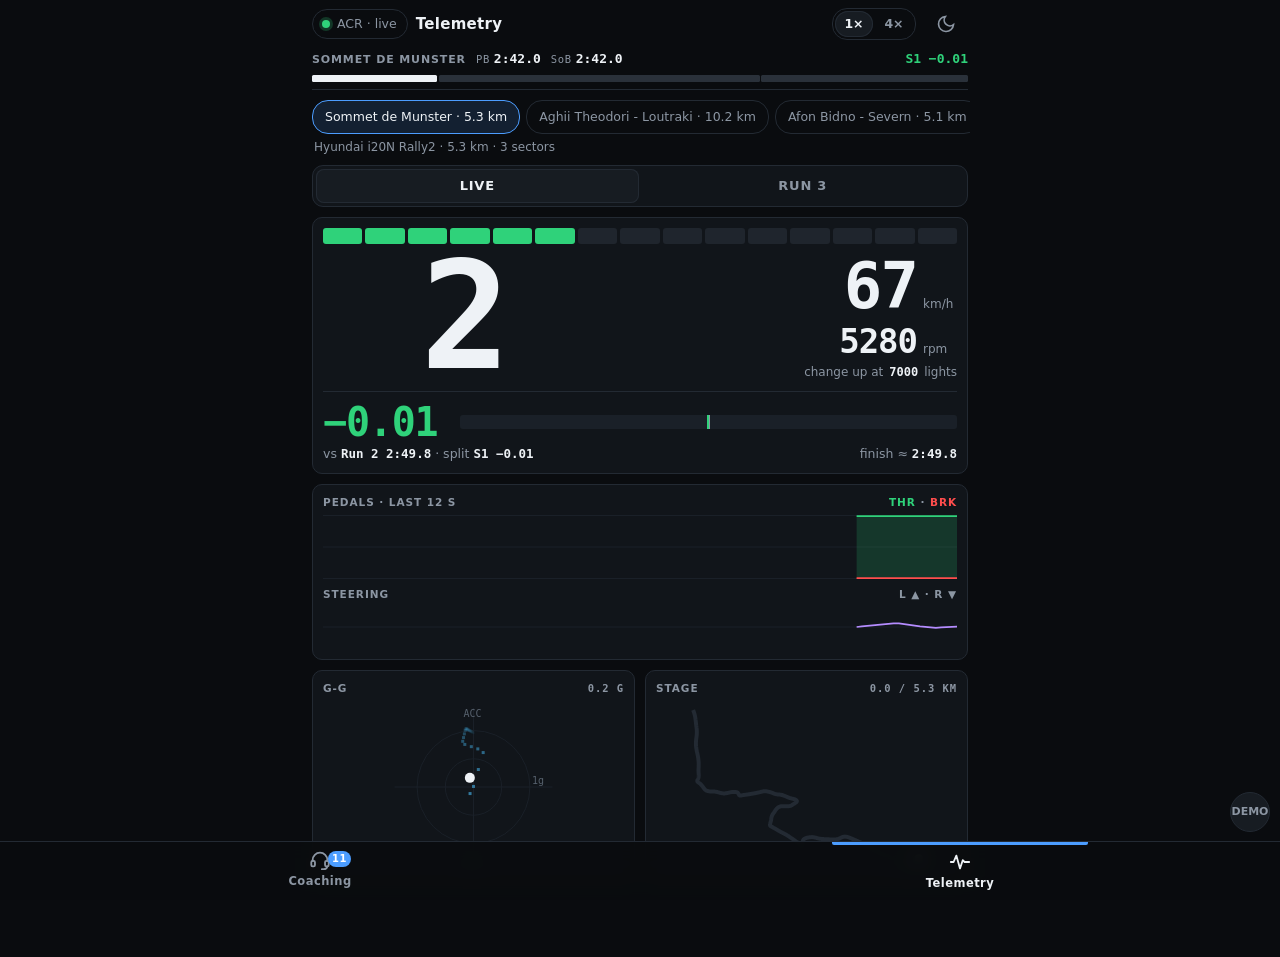
==== commit 5981dda9: "Demo: the splits are the game's real sectors (S1-S3), timed on its clock Co-Authored-By: Claude Opus" ====
--- a/index.html
+++ b/index.html
@@ -250,7 +250,7 @@
     </div>
     <div class="ribbon" id="ribbon" aria-hidden="true"></div>
   </button>
-  <div class="sheet" id="sheet"><table id="splits-table"></table><p class="foot">Gold: the best you have done in that split. Colours as LiveSplit: green ahead of the comparison run, red behind; dark gaining time in the split, light losing it. SoB: every split's best put together.</p></div>
+  <div class="sheet" id="sheet"><table id="splits-table"></table><p class="foot" id="sheet-foot">Gold: the best you have done in that split. Colours as LiveSplit: green ahead of the comparison run, red behind; dark gaining time in the split, light losing it. SoB: every split's best put together.</p></div>
 </div>
 
 <main>
@@ -389,10 +389,10 @@
 // grid and the coach's tips). Samples are every 5 m of stage distance; expanded to 1 m here.
 // ======================================================================
 const STEP = 5, STAGES = DATA.stages;
-let ST, CAR, LAST, cmp, alone, S, L, N, SOB, bestSec, XS, YS, ELEV, cmpIdx = 0, stageIdx = -1, RUNS = {};
+let ST, CAR, LAST, cmp, alone, S, P, U, L, N, SOB, bestSec, XS, YS, ELEV, cmpIdx = 0, stageIdx = -1, RUNS = {};
 
 function expand(r) {
-  const o = {n: r.n, time: r.time, cls: r.cls, sec: r.sec, ok: r.ok};
+  const o = {n: r.n, time: r.time, cls: r.cls, sec: r.sec, ok: r.ok, sc: r.sc};
   const mk = (arr, scale, nearest) => {
     const a = new Float32Array(L + 1);
     for (let i = 0; i <= L; i++) {
@@ -413,12 +413,16 @@
   RUNS = {}; for (const id in ST.runs) RUNS[id] = expand(ST.runs[id]);
   LAST = RUNS[ST.feat];
   S = ST.sections.map((s, k) => Object.assign({n: k + 1}, s));
-  bestSec = ST.best;
+  // The splits (the row, its ribbon and sheet, the live split) are the game's own sectors where the stage has them,
+  // else the corner sections (S, which the Run view keeps either way)
+  U = ST.sectors && ST.sbest ? "sectors" : "sections";
+  P = U === "sectors" ? ST.sectors.map((s, k) => ({n: k + 1, name: s.name, start: s.start, end: s.end})) : S;
+  bestSec = U === "sectors" ? ST.sbest : ST.best;
   alone = ST.cmps.length === 0;
   cmpIdx = 0; cmp = alone ? LAST : RUNS[ST.cmps[0].id];
   const multi = ST.multi;
   SOB = null;
-  if (multi) { let t = LAST.time; S.forEach((_, k) => { if (bestSec[k] != null && LAST.sec[k] != null) t -= LAST.sec[k] - bestSec[k]; }); SOB = Math.min(t, LAST.time); }
+  if (multi) { let t = LAST.time; P.forEach((_, k) => { if (bestSec[k] != null && pTime(LAST, k) != null) t -= pTime(LAST, k) - bestSec[k]; }); SOB = Math.min(t, LAST.time); }
   ELEV = ST.elev || null;
   if (ST.xy) { XS = ST.xy[0]; YS = ST.xy[1]; } else { XS = Array.from({length: N + 1}, (_, k) => k * STEP); YS = new Array(N + 1).fill(0); }
 }
@@ -436,11 +440,14 @@
 
 // LiveSplit's colour rule: gold for a best section, else green when ahead of the comparison, red behind;
 // the darker shade when this section gained time, the lighter when it lost
-function isGold(k, run) { return ST.multi && run === LAST && run.ok[k] && bestSec[k] != null && run.sec[k] != null && run.sec[k] <= bestSec[k] + 1e-6; }
+const pTime = (run, k) => U === "sectors" ? run.sc[k] : run.sec[k];                  // a run's time through split k
+const pWord = () => U === "sectors" ? "sector" : "section";
+function pAt(d) { let k = 0; while (k < P.length - 1 && d >= P[k].end) k++; return k; }
+function isGold(k, run) { return ST.multi && run === LAST && (U === "sectors" || run.ok[k]) && bestSec[k] != null && pTime(run, k) != null && pTime(run, k) <= bestSec[k] + 1e-6; }
 function splitColour(k, run, ref) {
   if (isGold(k, run)) return css("--ls-gold");
-  if (alone || run.sec[k] == null || ref.sec[k] == null) return css("--ls-none");
-  const e = Math.min(L, Math.round(S[k].end)), cum = run.t[e] - ref.t[e], seg = run.sec[k] - ref.sec[k];
+  if (alone || pTime(run, k) == null || pTime(ref, k) == null) return css("--ls-none");
+  const e = Math.min(L, Math.round(P[k].end)), cum = run.t[e] - ref.t[e], seg = pTime(run, k) - pTime(ref, k);
   return cum <= 0 ? css(seg <= 0 ? "--ls-ahead-gain" : "--ls-ahead-lose") : css(seg <= 0 ? "--ls-behind-gain" : "--ls-behind-lose");
 }
 
@@ -466,7 +473,7 @@
 const ribbon = $("ribbon");
 function buildRibbon() {
   ribbon.innerHTML = "";
-  S.forEach((s) => { const i = document.createElement("i"); i.style.flexGrow = String(Math.max(1, s.end - s.start)); ribbon.appendChild(i); });
+  P.forEach((s) => { const i = document.createElement("i"); i.title = s.name; i.style.flexGrow = String(Math.max(1, s.end - s.start)); ribbon.appendChild(i); });
 }
 function ribbonUpTo(k, run) {
   [...ribbon.children].forEach((c, j) => {
@@ -476,11 +483,11 @@
 }
 function splitsTable() {
   const tb = $("splits-table");
-  let html = `<tr><th>Split</th><th>Run ${LAST.n}</th><th>Δ ${alone ? "–" : "Run " + cmp.n}</th><th>Best</th><th>Save</th></tr>`;
-  S.forEach((s, k) => {
-    const mine = LAST.sec[k], d = alone || mine == null || cmp.sec[k] == null ? null : mine - cmp.sec[k];
+  let html = `<tr><th>${U === "sectors" ? "Sector" : "Section"}</th><th>Run ${LAST.n}</th><th>Δ ${alone ? "–" : "Run " + cmp.n}</th><th>Best</th><th>Save</th></tr>`;
+  P.forEach((s, k) => {
+    const mine = pTime(LAST, k), d = alone || mine == null || pTime(cmp, k) == null ? null : mine - pTime(cmp, k);
     const save = ST.multi && bestSec[k] != null && mine != null ? mine - bestSec[k] : null;
-    html += `<tr><td class="name">${s.n}. ${esc(s.name)}<small>${km(s.start)}–${km(s.end)} km</small></td><td>${mine == null ? "–" : mine.toFixed(1)}</td>` +
+    html += `<tr><td class="name">${U === "sectors" ? "" : s.n + ". "}${esc(s.name)}<small>${km(s.start)}–${km(s.end)} km</small></td><td>${mine == null ? "–" : mine.toFixed(1)}</td>` +
       `<td style="color:${splitColour(k, LAST, cmp)}">${isGold(k, LAST) ? "★ " : ""}${signed(d)}</td><td>${bestSec[k] == null ? "–" : bestSec[k].toFixed(1)}</td>` +
       `<td style="color:var(--dim)">${save == null || save < 0.05 ? "–" : save.toFixed(1)}</td></tr>`;
   });
@@ -496,7 +503,9 @@
   $("sp-stage").textContent = ST.name; $("sp-pb").textContent = clock(LAST.time); $("sp-sob").textContent = clock(SOB);
   $("pb2").textContent = alone ? "–" : "Run " + cmp.n + " " + clock(cmp.time);
   $("dm-l").firstChild.textContent = alone ? "one run, " : "vs ";
-  $("stage-sub").textContent = `${ST.car} · ${(L / 1000).toFixed(1)} km · ${S.length} sections`;
+  $("stage-sub").textContent = `${ST.car} · ${(L / 1000).toFixed(1)} km · ${P.length} ${pWord()}s`;
+  $("sheet-foot").textContent = U === "sectors" ? "Gold: the best you have done in that sector. The splits are the game's own sectors, timed by its clock. Colours as LiveSplit: green ahead of the comparison run, red behind; dark gaining time in the sector, light losing it. SoB: every sector's best put together."
+    : "Gold: the best you have done in that section. No sector lines for this stage: its splits are corner sections. Colours as LiveSplit: green ahead of the comparison run, red behind; dark gaining time in the section, light losing it. SoB: every section's best put together.";
   $("seg-run").textContent = "RUN " + LAST.n;
 }
 
@@ -531,10 +540,10 @@
   $("rpm").textContent = Math.round(s.rpm / 10) * 10;
   $("shiftat").textContent = s.gear >= CAR.gears ? "–" : CAR.lights.shift;
   lights(s.rpm);
-  const dv = $("dv"), k = secAt(s.d), segStart = Math.round(S[k].start), bar = $("dbar-i");
+  const dv = $("dv"), k = pAt(s.d), segStart = Math.round(P[k].start), bar = $("dbar-i"), tag = (U === "sectors" ? "S" : "") + (k + 1);
   if (alone) {
-    dv.textContent = "–"; dv.className = "dv num"; bar.style.width = "0"; $("dsplit").textContent = k + 1 + " –";
-    $("sp-now").innerHTML = `<span>${k + 1}/${S.length}</span>`;
+    dv.textContent = "–"; dv.className = "dv num"; bar.style.width = "0"; $("dsplit").textContent = tag + " –";
+    $("sp-now").innerHTML = `<span>${U === "sectors" ? tag : tag + "/" + P.length}</span>`;
   } else {
     dv.textContent = signed(s.delta, 2);
     dv.className = "dv num " + (s.delta > 0.005 ? "pos-slower" : s.delta < -0.005 ? "pos-faster" : "");
@@ -542,8 +551,8 @@
     bar.style.background = f > 0 ? css("--slower") : css("--faster");
     bar.style.left = f > 0 ? "50%" : (50 + f * 50) + "%"; bar.style.width = Math.abs(f) * 50 + "%";
     const segDelta = (at(LAST.t, s.d) - LAST.t[segStart]) - (at(cmp.t, s.d) - cmp.t[segStart]);
-    $("dsplit").textContent = k + 1 + " " + signed(segDelta, 2);
-    $("sp-now").innerHTML = `<span class="${s.delta > 0 ? "pos-slower" : "pos-faster"}">${k + 1}/${S.length} ${signed(s.delta, 2)}</span>`;
+    $("dsplit").textContent = tag + " " + signed(segDelta, 2);
+    $("sp-now").innerHTML = `<span class="${s.delta > 0 ? "pos-slower" : "pos-faster"}">${U === "sectors" ? tag : tag + "/" + P.length} ${signed(s.delta, 2)}</span>`;
   }
   $("pred").textContent = clock(LAST.time + (alone ? 0 : cmp.time - LAST.time + s.delta));
   $("km").textContent = km(s.d).slice(0, -1) + " / " + (L / 1000).toFixed(1) + " km";
@@ -643,9 +652,9 @@
     $("done-t").textContent = clock(LAST.time);
     const d = $("done-d"); d.textContent = alone ? "" : signed(LAST.time - cmp.time) + " vs " + cmpLabel();
     d.className = "d num " + (!alone && LAST.time > cmp.time ? "pos-slower" : "pos-faster");
-    const golds = S.filter((_, k) => isGold(k, LAST)).length;
-    $("done-s").textContent = `SoB ${clock(SOB)} · ${golds} gold splits · ${ST.tips.length} calls in the debrief`;
-    ribbonUpTo(S.length, LAST);
+    const golds = P.filter((_, k) => isGold(k, LAST)).length;
+    $("done-s").textContent = `SoB ${clock(SOB)} · ${golds} gold ${pWord()}${golds === 1 ? "" : "s"} · ${ST.tips.length} calls in the debrief`;
+    ribbonUpTo(P.length, LAST);
     $("sp-now").innerHTML = alone ? `<span>Run ${LAST.n} ${clock(LAST.time)}</span>` : `<span class="${LAST.time > cmp.time ? "pos-slower" : "pos-faster"}">Run ${LAST.n} ${clock(LAST.time)} ${signed(LAST.time - cmp.time)}</span>`;
   }
   if (s === "live" && clockT >= LAST.t[L] - 0.2) restartLive();
@@ -663,7 +672,7 @@
   {key: "gear", label: "GEAR", h: 40},
   {key: "rpm", label: "RPM", h: 56},
 ];
-const LANE = 16, GAP = 6, GUT = 34;
+const LANE = 28, GAP = 6, GUT = 34;
 function drawStrips() {
   const cv = $("c-strips"), total = LANE + STRIPS.reduce((a, s) => a + s.h + GAP, 0);
   const {g, w} = sized(cv, total), W = w - GUT - 6, [a, z] = view, ref = alone ? null : cmp;
@@ -677,6 +686,11 @@
     g.fillStyle = k === secAt(cursor) ? css("--text") : css("--faint");
     if (x1 - x0 > 14) g.fillText(String(k + 1), x0 + 2, 11);
   });
+  if (ST.sectors) for (const sc of ST.sectors) {            // the game's sector lines, labelled
+    if (sc.end < a || sc.start > z) continue;
+    const x = Math.max(GUT, X(sc.start));
+    g.fillStyle = css("--accent"); g.globalAlpha = .7; g.fillRect(x, 13, 1, LANE - 14); g.globalAlpha = 1; g.fillText(sc.name, x + 3, 24);
+  }
   let y = LANE;
   for (const st of STRIPS) {
     const H = st.h, top = y, bot = y + H;
@@ -739,7 +753,7 @@
 function readout() {
   const d = Math.max(0, Math.min(L, Math.round(cursor))), k = secAt(d), ref = alone ? null : cmp;
   $("ro-d").textContent = km(d) + " km";
-  $("ro-sec").textContent = "split " + (k + 1) + " · " + S[k].name;
+  $("ro-sec").textContent = "section " + (k + 1) + " · " + S[k].name;
   const el = $("ro-dt");
   if (ref) { const dt = LAST.t[d] - ref.t[d]; el.textContent = "Δ " + signed(dt, 2) + " s"; el.className = "num " + (dt > 0 ? "pos-slower" : "pos-faster"); }
   else { el.textContent = "Run " + LAST.n; el.className = "num"; }
@@ -757,7 +771,7 @@
   zoomSec = k;
   if (k < 0) { view = [0, L]; $("z-name").textContent = "Whole stage"; }
   else { const s = S[k]; view = [Math.max(0, s.start - 60), Math.min(L, s.end + 60)]; cursor = Math.max(view[0], Math.min(view[1], s.apex));
-    $("z-name").textContent = "Split " + (k + 1) + " · " + s.name + " · " + km(s.apex) + " km"; }
+    $("z-name").textContent = "Section " + (k + 1) + " · " + s.name + " · " + km(s.apex) + " km"; }
   drawStrips(); drawMap(); markRow();
 }
 (function bindStrips() {
@@ -793,6 +807,11 @@
   });
   const [sx, sy] = P(0), [fx, fy] = P(L);
   g.font = "700 10px " + css("--sans");
+  (ST.sectors || []).slice(1).forEach((sc) => {              // the game's sector lines (S2 on: S1 starts at START)
+    const [qx, qy] = P(Math.round(sc.start)), t = sc.name;
+    g.fillStyle = css("--accent"); g.fillRect(qx - 3, qy - 3, 6, 6);
+    g.fillText(t, qx + 6 + g.measureText(t).width > w - 2 ? qx - 6 - g.measureText(t).width : qx + 6, qy - 6);
+  });
   const lab = (t, x, y) => g.fillText(t, x + 6 + g.measureText(t).width > w - 2 ? x - 6 - g.measureText(t).width : x + 6, y);
   g.fillStyle = css("--faster"); g.fillRect(sx - 3, sy - 3, 6, 6); lab("START", sx, sy + 12);
   g.fillStyle = css("--text"); g.fillRect(fx - 3, fy - 3, 6, 6); lab("FINISH", fx, fy + 12);
@@ -867,8 +886,8 @@
   const el = $("rh-d");
   if (alone) { el.textContent = "–"; el.className = "d num"; }
   else { const d = LAST.time - cmp.time; el.textContent = signed(d); el.className = "d num " + (d > 0 ? "pos-slower" : "pos-faster"); }
-  const golds = S.filter((_, k) => isGold(k, LAST)).length;
-  $("rh-s").textContent = `Run ${LAST.n} · ${nameOf(LAST.cls)}${ST.multi ? ` · ${golds} gold split${golds === 1 ? "" : "s"}` : ""}`;
+  const golds = P.filter((_, k) => isGold(k, LAST)).length;
+  $("rh-s").textContent = `Run ${LAST.n} · ${nameOf(LAST.cls)}${ST.multi ? ` · ${golds} gold ${pWord()}${golds === 1 ? "" : "s"}` : ""}`;
   $("rh-ref").textContent = alone ? "no other run to compare" : `vs Run ${cmp.n} ${clock(cmp.time)}`;
   $("lg-run").textContent = "Run " + LAST.n;
   $("lg-refw").style.display = alone ? "none" : "";
@@ -1004,6 +1023,8 @@
 selectStage(Math.max(0, Math.min(STAGES.length - 1, Number(HASH.s) || 0)));
 if (HASH.run) showView("run");
 if (HASH.coaching) showTab("coaching");
+if (HASH.sheet) $("splits").click();                                      // #sheet: the splits sheet open (screenshots)
+if (HASH.t) clockT = Number(HASH.t) || 0;                             // #t=70: the replay starts 70 s in (screenshots)
 if (HASH.autoplay) apStart(HASH.s !== undefined ? stageIdx : Math.max(0, STAGES.findIndex((s) => s.cmps.length)));   // open on a stage with a comparison
 requestAnimationFrame(tick);
 </script>
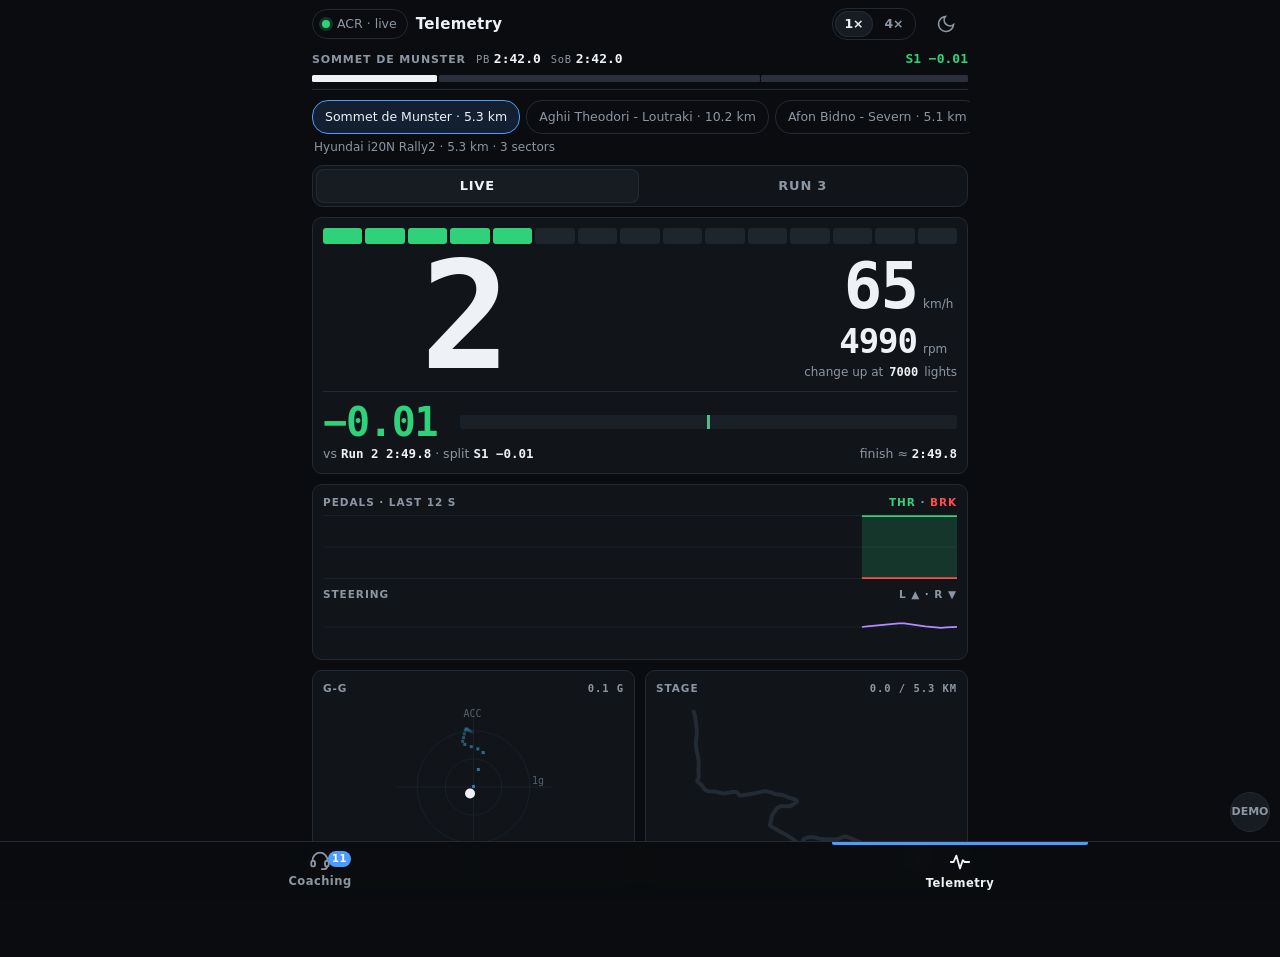
==== commit d8ed5b1b: "Demo 0.15.2: PB reference, m:ss.s times, label fixes Co-Authored-By: Claude Opus 5.5 (1M context) <n" ====
--- a/index.html
+++ b/index.html
@@ -431,7 +431,7 @@
 
 // -- formatting: m:ss.s for times, signed tenths for losses, two decimals live --
 const MINUS = "−";
-function clock(t, dp = 1) { if (t == null) return "–"; const u = Math.pow(10, dp), q = Math.round(t * u), m = Math.floor(q / (60 * u)), s = (q - m * 60 * u) / u; return m + ":" + (s < 10 ? "0" : "") + s.toFixed(dp); }
+function clock(t, dp = 1) { if (t == null) return "–"; const u = Math.pow(10, dp), q = Math.round(t * u), h = Math.floor(q / (3600 * u)), m = Math.floor(q % (3600 * u) / (60 * u)), s = (q % (60 * u)) / u, ss = (s < 10 && (h || m) ? "0" : "") + s.toFixed(dp); return h ? h + ":" + (m < 10 ? "0" : "") + m + ":" + ss : m ? m + ":" + ss : ss; }
 function signed(x, dp = 1) { if (x == null) return "–"; const r = Math.abs(x) < 0.5 * Math.pow(10, -dp) ? 0 : x; return (r > 0 ? "+" : r < 0 ? MINUS : "±") + Math.abs(r).toFixed(dp); }
 function km(d) { return (d / 1000).toFixed(2); }
 function esc(s) { return String(s).replace(/[&<>"]/g, (c) => ({"&": "&amp;", "<": "&lt;", ">": "&gt;", '"': "&quot;"}[c])); }
@@ -487,8 +487,8 @@
   P.forEach((s, k) => {
     const mine = pTime(LAST, k), d = alone || mine == null || pTime(cmp, k) == null ? null : mine - pTime(cmp, k);
     const save = ST.multi && bestSec[k] != null && mine != null ? mine - bestSec[k] : null;
-    html += `<tr><td class="name">${U === "sectors" ? "" : s.n + ". "}${esc(s.name)}<small>${km(s.start)}–${km(s.end)} km</small></td><td>${mine == null ? "–" : mine.toFixed(1)}</td>` +
-      `<td style="color:${splitColour(k, LAST, cmp)}">${isGold(k, LAST) ? "★ " : ""}${signed(d)}</td><td>${bestSec[k] == null ? "–" : bestSec[k].toFixed(1)}</td>` +
+    html += `<tr><td class="name">${U === "sectors" ? "" : s.n + ". "}${esc(s.name)}<small>${km(s.start)}–${km(s.end)} km</small></td><td>${clock(mine)}</td>` +
+      `<td style="color:${splitColour(k, LAST, cmp)}">${isGold(k, LAST) ? "★ " : ""}${signed(d)}</td><td>${clock(bestSec[k])}</td>` +
       `<td style="color:var(--dim)">${save == null || save < 0.05 ? "–" : save.toFixed(1)}</td></tr>`;
   });
   html += `<tr><td class="name"><b>Stage</b></td><td><b>${clock(LAST.time)}</b></td><td style="color:var(--${!alone && LAST.time > cmp.time ? "slower" : "faster"})"><b>${alone ? "–" : signed(LAST.time - cmp.time)}</b></td><td><b>${clock(SOB)}</b></td><td style="color:var(--dim)">${SOB == null ? "–" : (LAST.time - SOB).toFixed(1)}</td></tr>`;
@@ -860,7 +860,7 @@
     $("tw-h").textContent = "Sections";
     let html = "<tr><th>Split</th><th>Time</th><th>Min</th><th>Exit</th></tr>";
     S.forEach((s, k) => { const ab = ST.ab[k];
-      html += `<tr class="tap" data-k="${k}"><td class="name">${k + 1}. ${esc(s.name)}<small>${km(s.apex)} km</small></td><td>${LAST.sec[k] == null ? "–" : LAST.sec[k].toFixed(1)}</td><td>${ab ? ab[0] : "–"}</td><td>${ab ? ab[1] : "–"}</td></tr>`; });
+      html += `<tr class="tap" data-k="${k}"><td class="name">${k + 1}. ${esc(s.name)}<small>${km(s.apex)} km</small></td><td>${clock(LAST.sec[k])}</td><td>${ab ? ab[0] : "–"}</td><td>${ab ? ab[1] : "–"}</td></tr>`; });
     tb.innerHTML = html;
     $("corners-foot").textContent = "The only run of this car on this stage so far: nothing to compare it with. Min, exit: km/h.";
   } else {
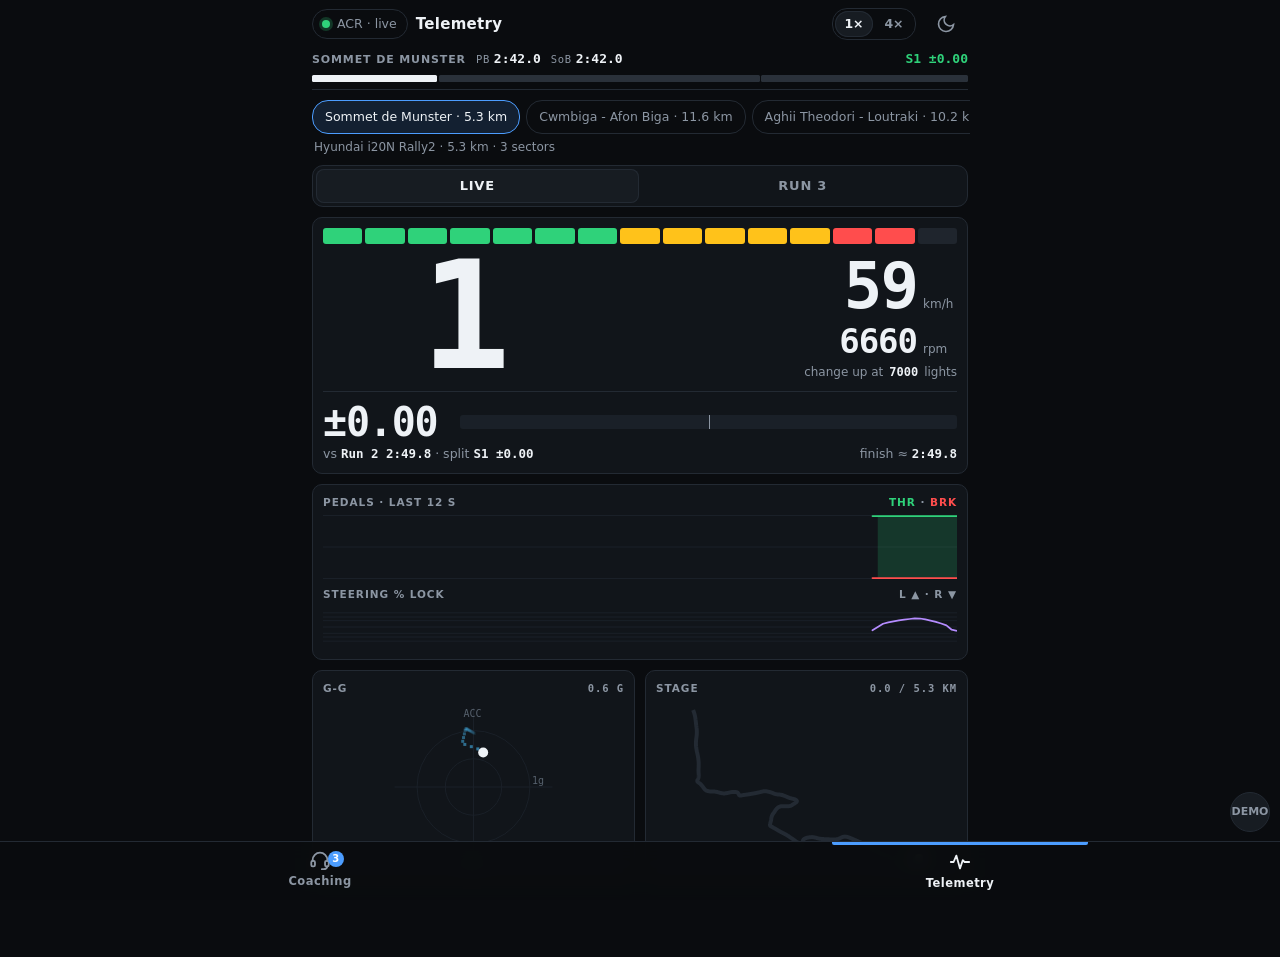
==== commit ce46e321: "Demo rebuilt from the 0.16.0 code (% lock steering strip, current databases) Co-Authored-By: Claude " ====
--- a/index.html
+++ b/index.html
@@ -292,7 +292,7 @@
         <div class="panel">
           <div class="panel-h"><span class="lbl">Pedals · last 12 s</span><span class="lbl"><span style="color:var(--thr)">THR</span> · <span style="color:var(--brk)">BRK</span></span></div>
           <canvas id="c-pedals" height="64"></canvas>
-          <div class="panel-h" style="margin:8px 0 4px"><span class="lbl">Steering</span><span class="lbl">L ▲ · R ▼</span></div>
+          <div class="panel-h" style="margin:8px 0 4px"><span class="lbl">Steering % lock</span><span class="lbl">L ▲ · R ▼</span></div>
           <canvas id="c-steer" height="44"></canvas>
         </div>
         <div class="duo">
@@ -454,6 +454,10 @@
 // ======================================================================
 // Canvas helpers
 // ======================================================================
+// Steering is a fraction of the car's own lock, mostly 5-30 % in rally (median 9 %): sign * sqrt(|s|), lines at 10/25/50 % of lock
+// (full lock at the edge), as oversteer/telemetry_plot.py steer_scale and the live page.
+const STEER_GRID = [.1, .25, .5];
+const steerScale = (v) => Math.sign(v) * Math.sqrt(Math.min(1, Math.abs(v)));
 function sized(cv, h) {
   const dpr = Math.min(3, window.devicePixelRatio || 1), w = cv.clientWidth || cv.parentNode.clientWidth;
   if (cv.width !== Math.round(w * dpr) || cv.height !== Math.round(h * dpr)) { cv.width = Math.round(w * dpr); cv.height = Math.round(h * dpr); }
@@ -574,8 +578,10 @@
       line(g, pts, css(col), 1.75);
     } }
   { const {g, w, h} = sized($("c-steer"), 44);
-    g.strokeStyle = css("--grid"); g.beginPath(); g.moveTo(0, h / 2); g.lineTo(w, h / 2); g.stroke();
-    line(g, hist.map((s) => [xOf(w, s.t), h / 2 - s.steer * (h / 2 - 2)]), css("--steer"), 1.75); }
+    g.strokeStyle = css("--grid"); g.beginPath(); g.moveTo(0, h / 2); g.lineTo(w, h / 2);
+    for (const f of STEER_GRID) for (const s of [f, -f]) { g.moveTo(0, h / 2 - steerScale(s) * (h / 2 - 2)); g.lineTo(w, h / 2 - steerScale(s) * (h / 2 - 2)); }
+    g.stroke();
+    line(g, hist.map((s) => [xOf(w, s.t), h / 2 - steerScale(s.steer) * (h / 2 - 2)]), css("--steer"), 1.75); }
 }
 
 function drawGG(cv, s, all) {
@@ -725,9 +731,12 @@
       line(g, series(LAST, (r, d) => Y(r.thr[d])), css("--thr"), 1.75);
       line(g, series(LAST, (r, d) => Y(r.brk[d])), css("--brk"), 1.75);
     } else if (st.key === "steer") {
-      const Y = (v) => top + H / 2 - v * (H / 2 - 3);
+      const Y = (v) => top + H / 2 - steerScale(v) * (H / 2 - 3);
       g.strokeStyle = css("--grid"); g.beginPath(); g.moveTo(GUT, Y(0)); g.lineTo(GUT + W, Y(0)); g.stroke();
-      g.fillStyle = css("--faint"); g.font = "9.5px " + css("--mono"); g.fillText("L", 24, top + 10); g.fillText("R", 24, bot - 3);
+      g.save(); g.globalAlpha = .35;
+      for (const f of STEER_GRID) for (const s of [f, -f]) { g.beginPath(); g.moveTo(GUT, Y(s)); g.lineTo(GUT + W, Y(s)); g.stroke(); }
+      g.restore();
+      g.fillStyle = css("--faint"); g.font = "8.5px " + css("--mono"); g.fillText("% lock", 4, top + 23); g.font = "9.5px " + css("--mono"); g.fillText("L", GUT + 3, top + 10); g.fillText("R", GUT + 3, bot - 3);
       refLine((r, d) => Y(r.steer[d]), css("--ref"), 1, .8);
       line(g, series(LAST, (r, d) => Y(r.steer[d])), css("--steer"), 1.75);
     } else if (st.key === "gear") {
@@ -765,7 +774,7 @@
     cell("brk", "--brk", Math.round(LAST.brk[d] * 100), Math.round(R.brk[d] * 100)) +
     cell("gear", "--gear", gearText(LAST.gear[d]), gearText(R.gear[d])) +
     cell("rpm", "--rpm", (LAST.rpm[d] / 1000).toFixed(1) + "k", (R.rpm[d] / 1000).toFixed(1) + "k") +
-    cell("steer", "--steer", Math.round(LAST.steer[d] * 100), Math.round(R.steer[d] * 100));
+    cell("steer % lock", "--steer", Math.round(LAST.steer[d] * 100), Math.round(R.steer[d] * 100));
 }
 function zoomTo(k) {
   zoomSec = k;
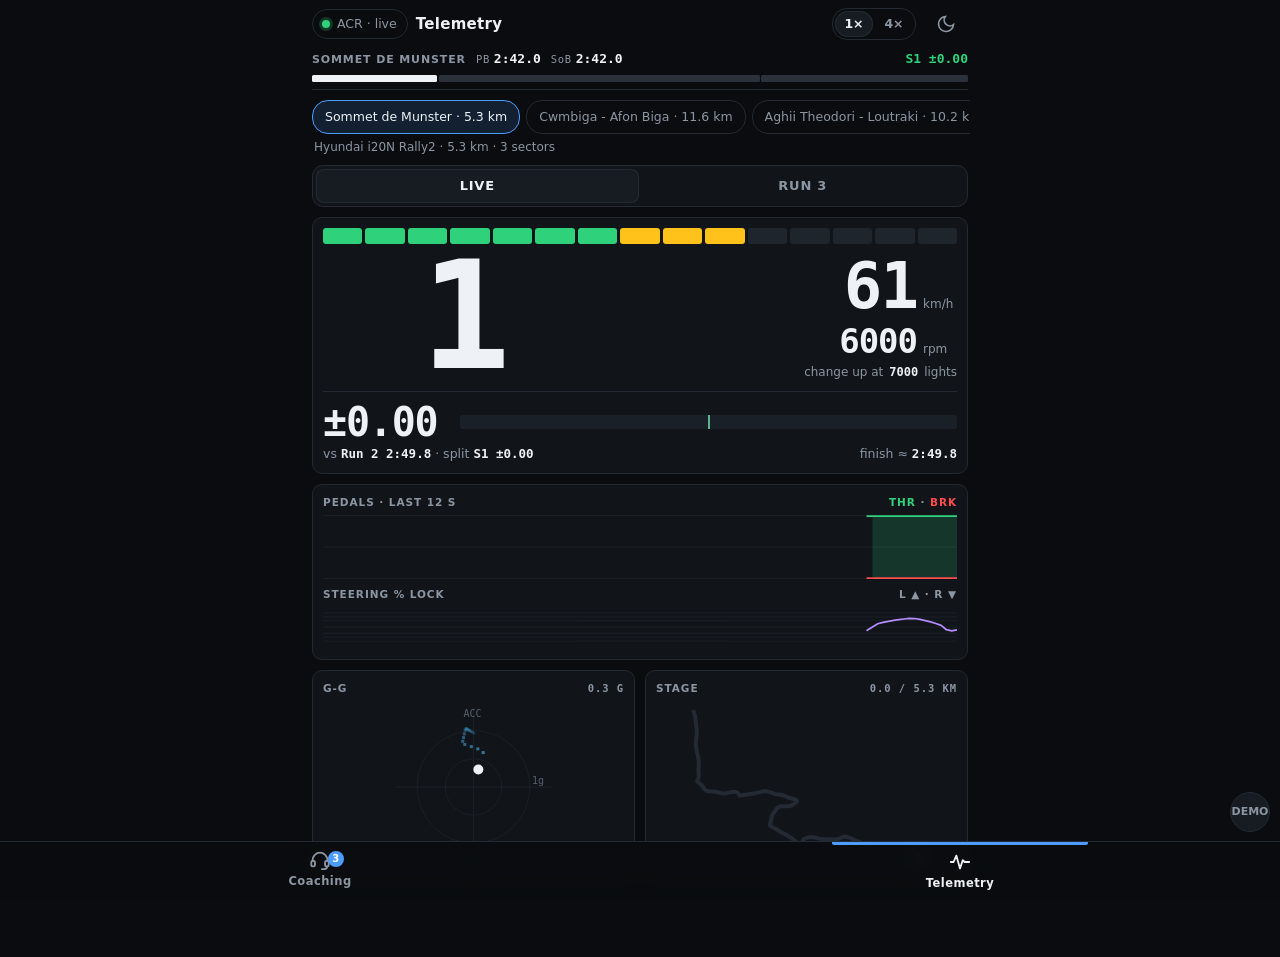
==== commit 744e6c8e: "Demo rebuilt from 0.17.0 (steering caption clear of the trace, sector times on the game's clock)" ====
--- a/index.html
+++ b/index.html
@@ -736,9 +736,11 @@
       g.save(); g.globalAlpha = .35;
       for (const f of STEER_GRID) for (const s of [f, -f]) { g.beginPath(); g.moveTo(GUT, Y(s)); g.lineTo(GUT + W, Y(s)); g.stroke(); }
       g.restore();
-      g.fillStyle = css("--faint"); g.font = "8.5px " + css("--mono"); g.fillText("% lock", 4, top + 23); g.font = "9.5px " + css("--mono"); g.fillText("L", GUT + 3, top + 10); g.fillText("R", GUT + 3, bot - 3);
+      g.fillStyle = css("--faint"); g.font = "8.5px " + css("--mono"); g.fillText("% lock", 2, top + 23); g.font = "9.5px " + css("--mono"); g.fillText("L", GUT + 3, top + 10); g.fillText("R", GUT + 3, bot - 3);
+      g.save(); g.beginPath(); g.rect(GUT, top, W, bot - top); g.clip();   // the trace stays out of the gutter, clear of the "% lock" caption
       refLine((r, d) => Y(r.steer[d]), css("--ref"), 1, .8);
       line(g, series(LAST, (r, d) => Y(r.steer[d])), css("--steer"), 1.75);
+      g.restore();
     } else if (st.key === "gear") {
       const Y = (v) => bot - 4 - (Math.max(1, v) - 1) / Math.max(1, CAR.gears - 1) * (H - 8);
       const stepPts = (run) => { const p = []; let prev = null; for (let d = Math.floor(a); d <= Math.min(L, z); d += step) { const yy = Y(run.gear[d]); if (prev !== null && yy !== prev) p.push([X(d), prev]); p.push([X(d), yy]); prev = yy; } return p; };
